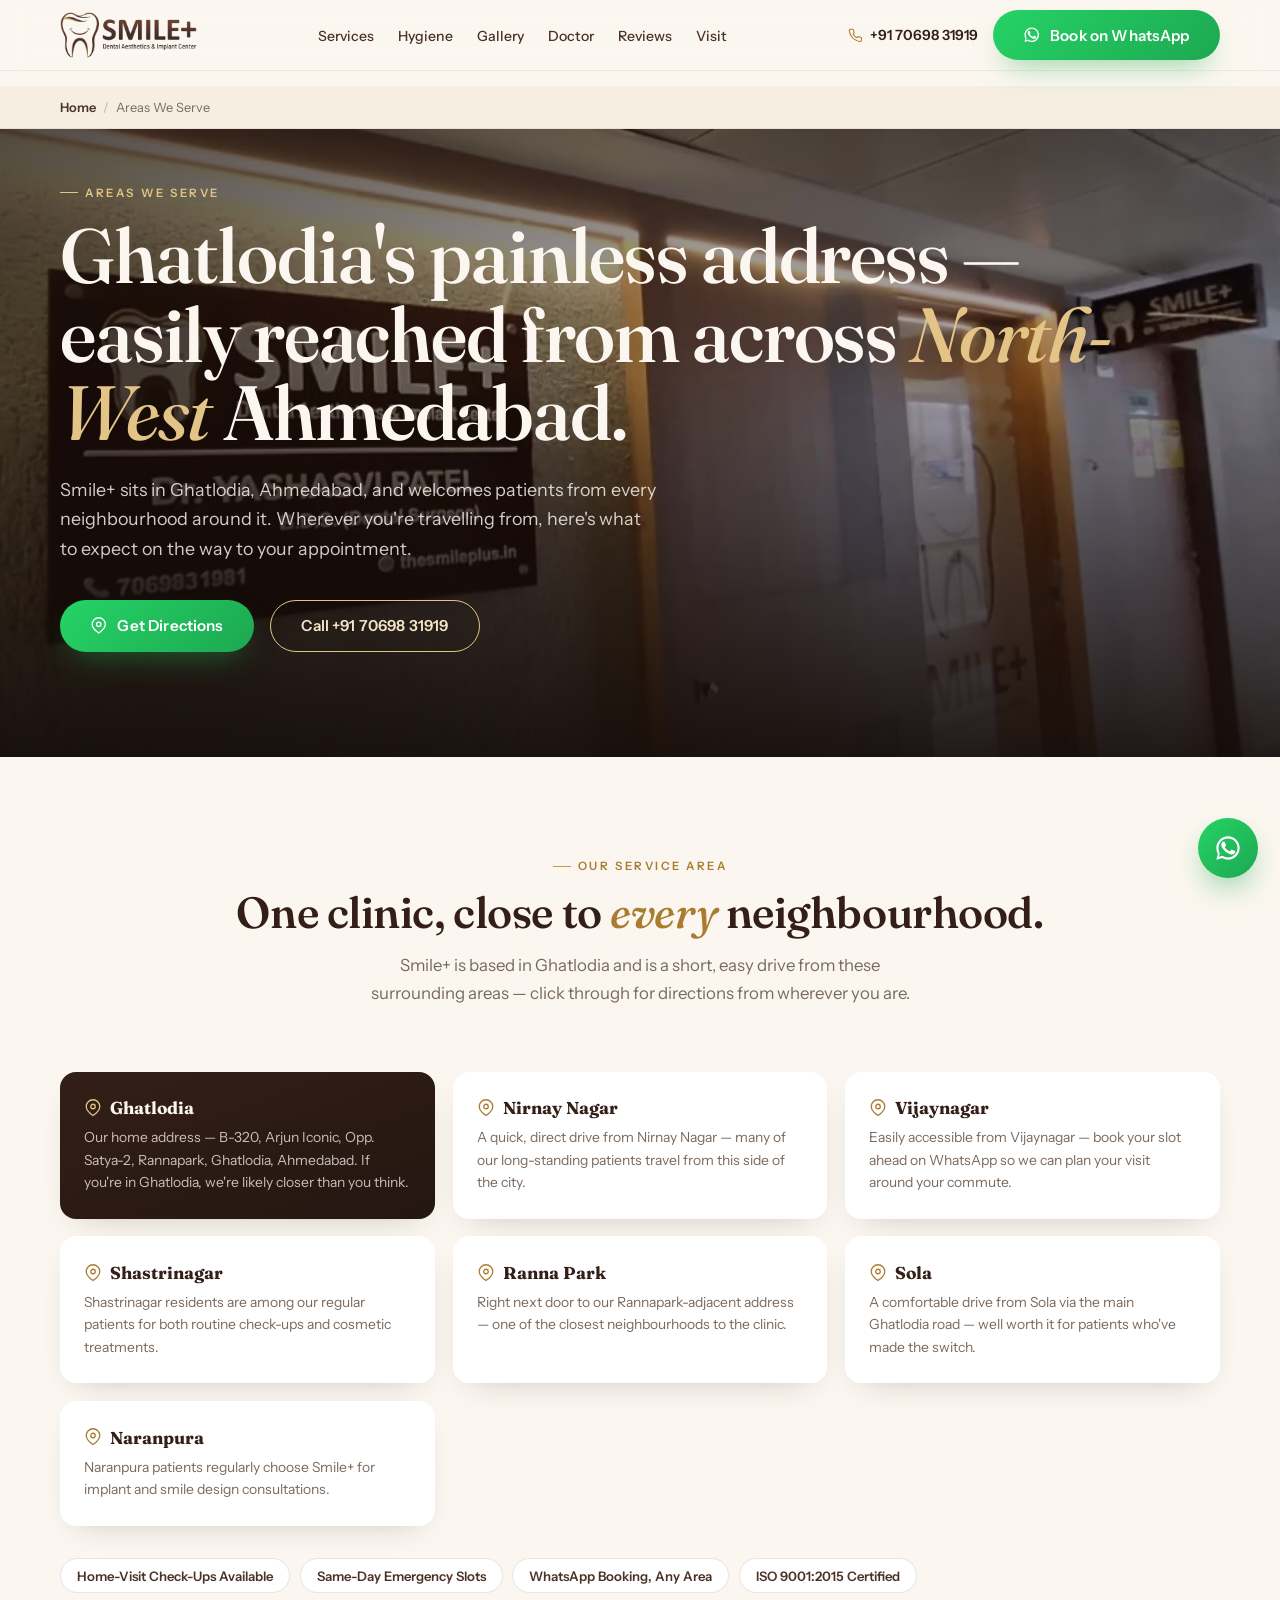
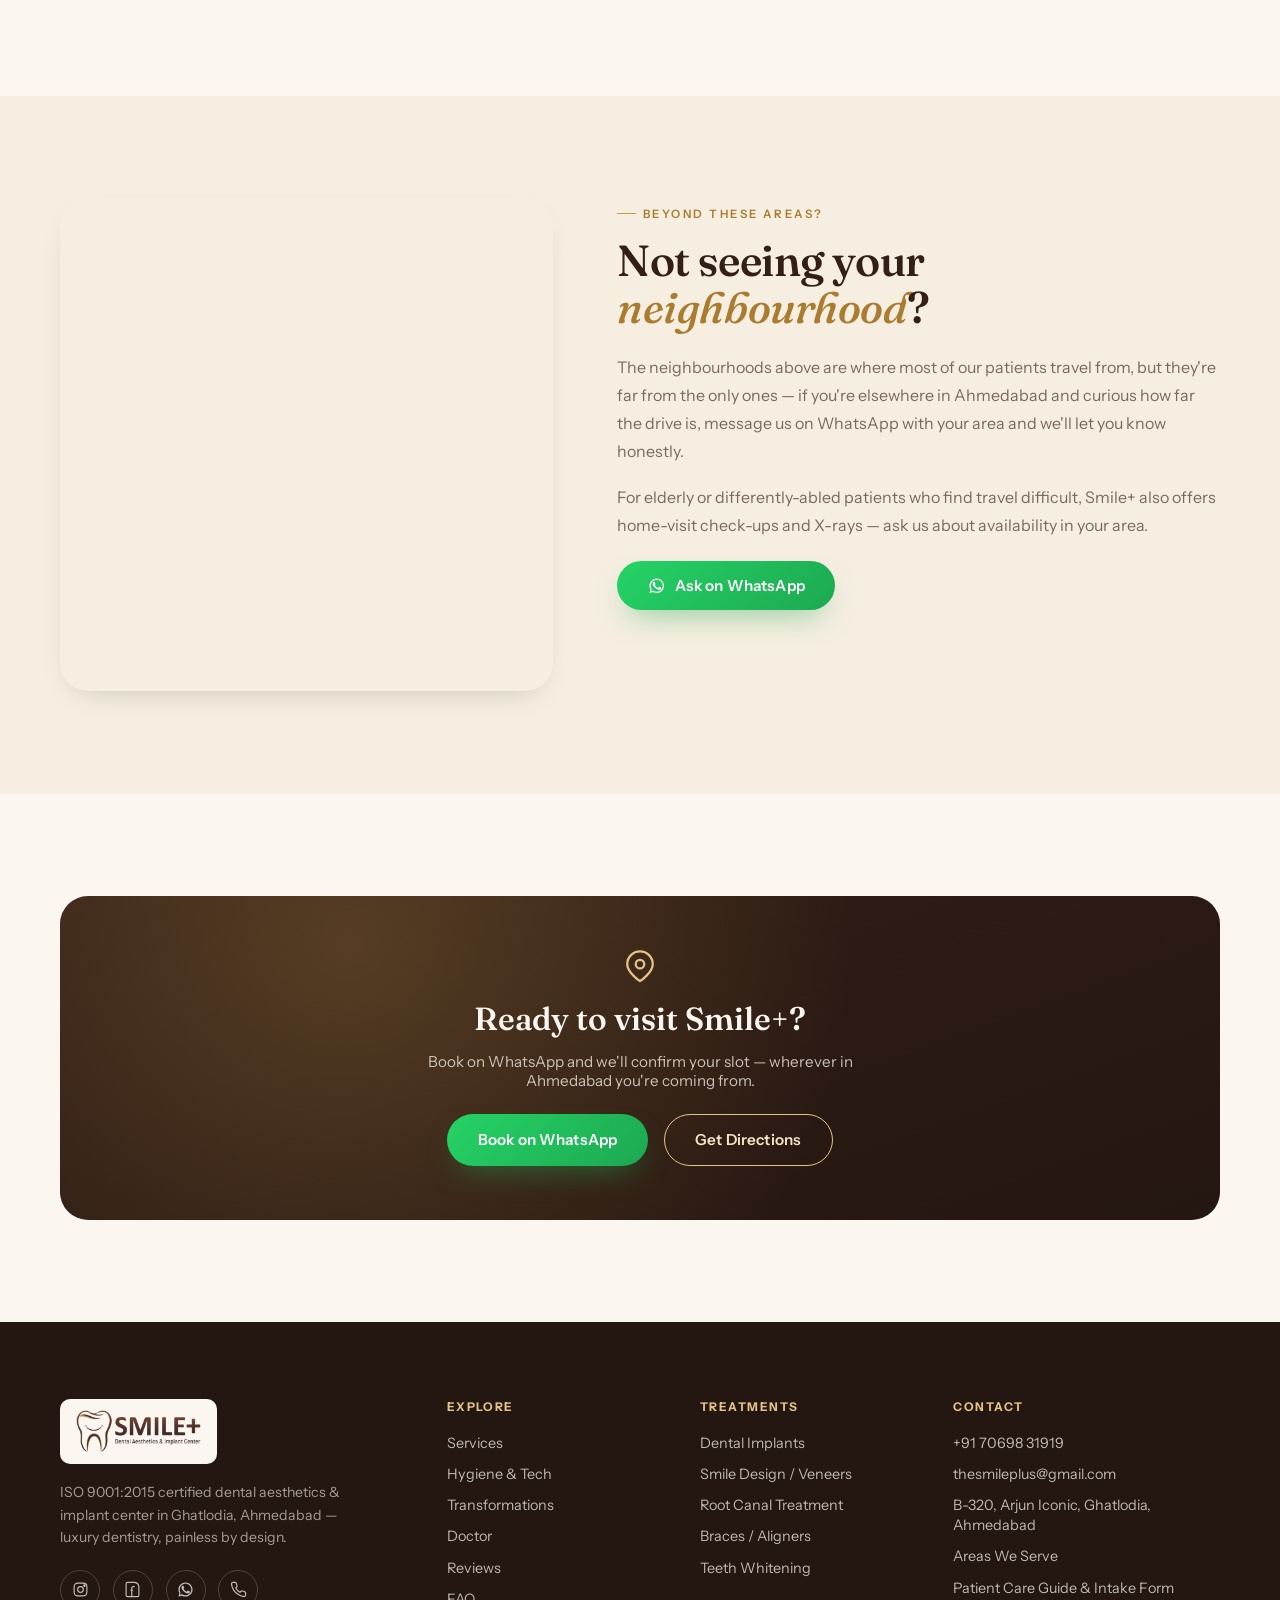
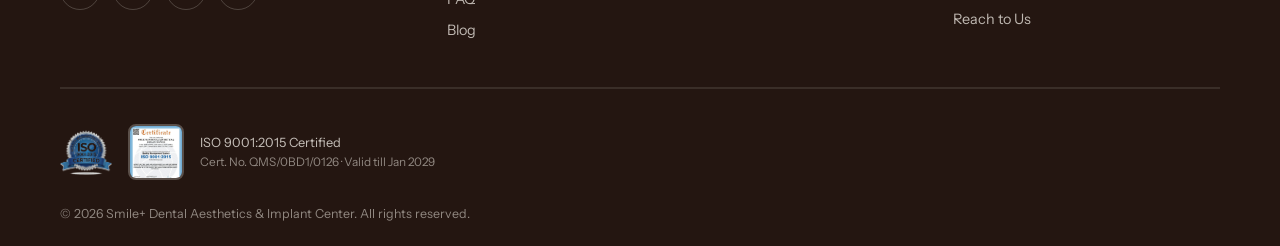
==== areas-we-serve.html @ 065e4b76 "SEO overhaul: expand to multi-page site with 8 new landing pages, richer schema, and stronger keywor" ====
<!DOCTYPE html>
<html lang="en">
<head>
<meta charset="UTF-8">
<meta name="viewport" content="width=device-width, initial-scale=1.0">
<title>Dentist Near Me in Ghatlodia, Ahmedabad — Smile+ Service Areas</title>
<meta name="description" content="Smile+ Dental Aesthetics & Implant Center serves Ghatlodia, Nirnay Nagar, Vijaynagar, Naranpura, Sola, Shastrinagar & Ranna Park, Ahmedabad. Find directions & book your visit.">
<meta name="keywords" content="dentist near me Ghatlodia, dental clinic Nirnay Nagar, dentist Vijaynagar Ahmedabad, dental clinic Naranpura, dentist Sola Ahmedabad, dentist Shastrinagar, dentist Ranna Park">
<meta name="robots" content="index, follow">
<link rel="canonical" href="https://www.thesmileplus.in/areas-we-serve.html">

<meta property="og:type" content="website">
<meta property="og:site_name" content="Smile+ Dental Aesthetics & Implant Center">
<meta property="og:title" content="Dentist Near Me in Ghatlodia, Ahmedabad — Smile+ Service Areas">
<meta property="og:description" content="Smile+ Dental Aesthetics & Implant Center serves Ghatlodia and the surrounding neighbourhoods of North-West Ahmedabad.">
<meta property="og:image" content="https://www.thesmileplus.in/assets/img/hero-poster.jpg">
<meta property="og:url" content="https://www.thesmileplus.in/areas-we-serve.html">
<meta property="og:locale" content="en_IN">
<meta name="twitter:card" content="summary_large_image">
<meta name="twitter:title" content="Dentist Near Me in Ghatlodia, Ahmedabad — Smile+ Service Areas">
<meta name="twitter:description" content="Smile+ Dental Aesthetics & Implant Center serves Ghatlodia and the surrounding neighbourhoods of North-West Ahmedabad.">
<meta name="twitter:image" content="https://www.thesmileplus.in/assets/img/hero-poster.jpg">

<meta name="geo.region" content="IN-GJ">
<meta name="geo.placename" content="Ahmedabad">
<meta name="theme-color" content="#4A3226">

<link rel="icon" href="assets/img/favicon-32.png" sizes="32x32">
<link rel="icon" href="assets/img/favicon-192.png" sizes="192x192">
<link rel="apple-touch-icon" href="assets/img/apple-touch-icon.png">

<link rel="preconnect" href="https://fonts.googleapis.com">
<link rel="preconnect" href="https://fonts.gstatic.com" crossorigin>
<link href="https://fonts.googleapis.com/css2?family=Fraunces:ital,opsz,wght@0,9..144,380..620;1,9..144,380..620&family=Instrument+Sans:wght@400..700&display=swap" rel="stylesheet">
<link rel="stylesheet" href="assets/css/style.css">
<link rel="stylesheet" href="assets/css/service-page.css">

<script type="application/ld+json">
{
  "@context": "https://schema.org",
  "@type": "BreadcrumbList",
  "itemListElement": [
    { "@type": "ListItem", "position": 1, "name": "Home", "item": "https://www.thesmileplus.in/" },
    { "@type": "ListItem", "position": 2, "name": "Areas We Serve", "item": "https://www.thesmileplus.in/areas-we-serve.html" }
  ]
}
</script>
<script type="application/ld+json">
{
  "@context": "https://schema.org",
  "@type": "ItemList",
  "name": "Areas Served by Smile+ Dental Aesthetics & Implant Center",
  "itemListElement": [
    { "@type": "ListItem", "position": 1, "name": "Ghatlodia, Ahmedabad" },
    { "@type": "ListItem", "position": 2, "name": "Nirnay Nagar, Ahmedabad" },
    { "@type": "ListItem", "position": 3, "name": "Vijaynagar, Ahmedabad" },
    { "@type": "ListItem", "position": 4, "name": "Shastrinagar, Ahmedabad" },
    { "@type": "ListItem", "position": 5, "name": "Ranna Park, Ahmedabad" },
    { "@type": "ListItem", "position": 6, "name": "Sola, Ahmedabad" },
    { "@type": "ListItem", "position": 7, "name": "Naranpura, Ahmedabad" }
  ]
}
</script>
</head>
<body>

<header class="site-header" id="siteHeader">
  <nav class="nav container">
    <a href="index.html" class="nav-logo">
      <img src="assets/img/logo-horizontal-transparent.png" alt="Smile+ Dental Aesthetics & Implant Center" class="nav-logo-img" width="1600" height="539">
    </a>
    <ul class="nav-links">
      <li><a href="index.html#services">Services</a></li>
      <li><a href="index.html#technology">Hygiene</a></li>
      <li><a href="index.html#gallery">Gallery</a></li>
      <li><a href="index.html#doctor">Doctor</a></li>
      <li><a href="index.html#reviews">Reviews</a></li>
      <li><a href="index.html#visit">Visit</a></li>
    </ul>
    <div class="nav-cta">
      <a href="tel:+917069831919" class="nav-phone">
        <svg viewBox="0 0 24 24" fill="none" stroke="currentColor" stroke-width="1.7" stroke-linecap="round" stroke-linejoin="round"><path d="M22 16.92v3a2 2 0 0 1-2.18 2 19.79 19.79 0 0 1-8.63-3.07 19.5 19.5 0 0 1-6-6 19.79 19.79 0 0 1-3.07-8.67A2 2 0 0 1 4.11 2h3a2 2 0 0 1 2 1.72c.127.96.362 1.903.7 2.81a2 2 0 0 1-.45 2.11L8.09 9.91a16 16 0 0 0 6 6l1.27-1.27a2 2 0 0 1 2.11-.45c.907.338 1.85.573 2.81.7A2 2 0 0 1 22 16.92z"/></svg>
        +91 70698 31919
      </a>
      <a href="https://wa.me/917069831919?text=Hi%20Smile%2B%2C%20I%27d%20like%20to%20book%20a%20dental%20consultation." target="_blank" rel="noopener" class="btn btn-primary">
        <svg viewBox="0 0 24 24" fill="currentColor"><path d="M17.47 14.38c-.29-.15-1.7-.84-1.96-.93-.26-.1-.46-.15-.65.15-.19.29-.75.93-.92 1.12-.17.19-.34.22-.63.07-.29-.15-1.22-.45-2.33-1.44-.86-.77-1.44-1.72-1.61-2.01-.17-.29-.02-.45.13-.6.13-.13.29-.34.44-.51.15-.17.19-.29.29-.48.1-.19.05-.36-.02-.51-.07-.15-.65-1.58-.9-2.16-.24-.58-.48-.5-.65-.51-.17-.01-.36-.01-.56-.01-.19 0-.51.07-.78.36-.27.29-1.02 1-1.02 2.43 0 1.43 1.05 2.82 1.19 3.01.15.19 2.07 3.17 5.03 4.44.7.3 1.25.48 1.68.62.7.22 1.34.19 1.85.11.56-.08 1.7-.7 1.94-1.37.24-.68.24-1.26.17-1.38-.07-.12-.26-.19-.55-.34z"/><path d="M12.02 2C6.5 2 2 6.48 2 12c0 1.85.5 3.58 1.36 5.08L2 22l5.06-1.33A9.94 9.94 0 0 0 12.02 22C17.53 22 22 17.52 22 12S17.53 2 12.02 2zm0 18.1c-1.65 0-3.19-.46-4.5-1.26l-.32-.19-3 .79.8-2.93-.21-.3A8.09 8.09 0 0 1 3.9 12c0-4.48 3.64-8.12 8.12-8.12S20.14 7.52 20.14 12s-3.64 8.1-8.12 8.1z"/></svg>
        Book on WhatsApp
      </a>
    </div>
    <button class="nav-toggle" id="navToggle" aria-label="Open menu" aria-expanded="false">
      <svg viewBox="0 0 24 24" fill="none" stroke="currentColor" stroke-width="1.8" stroke-linecap="round"><path d="M4 6h16M4 12h16M4 18h16"/></svg>
    </button>
  </nav>
</header>

<div class="mobile-panel" id="mobilePanel">
  <a href="index.html#services">Services</a>
  <a href="index.html#technology">Hygiene &amp; Tech</a>
  <a href="index.html#gallery">Transformations</a>
  <a href="index.html#doctor">Doctor</a>
  <a href="index.html#reviews">Reviews</a>
  <a href="index.html#visit">Visit Us</a>
  <a href="https://wa.me/917069831919?text=Hi%20Smile%2B%2C%20I%27d%20like%20to%20book%20a%20dental%20consultation." target="_blank" rel="noopener" class="btn btn-primary btn-block">Book on WhatsApp</a>
</div>

<div class="breadcrumb-bar">
  <div class="container breadcrumb">
    <a href="index.html">Home</a><span class="sep">/</span>
    <span class="current">Areas We Serve</span>
  </div>
</div>

<section class="page-hero">
  <div class="page-hero-media">
    <img src="assets/img/hero-poster.jpg" alt="Smile+ Dental Aesthetics & Implant Center clinic interior" loading="eager" fetchpriority="high">
  </div>
  <div class="page-hero-inner container">
    <p class="eyebrow hero-eyebrow">Areas We Serve</p>
    <h1 class="hero-title">Ghatlodia's painless address — easily reached from across <em>North-West</em> Ahmedabad.</h1>
    <p class="hero-sub">Smile+ sits in Ghatlodia, Ahmedabad, and welcomes patients from every neighbourhood around it. Wherever you're travelling from, here's what to expect on the way to your appointment.</p>
    <div class="hero-actions page-hero-actions">
      <a href="https://www.google.com/maps/dir/?api=1&destination=23.0668467,72.5474255" target="_blank" rel="noopener" class="btn btn-primary">
        <svg viewBox="0 0 24 24" fill="none" stroke="currentColor" stroke-width="1.8" stroke-linecap="round" stroke-linejoin="round"><path d="M21 10c0 6-9 12-9 12s-9-6-9-12a9 9 0 0 1 18 0z"/><circle cx="12" cy="10" r="3"/></svg>
        Get Directions
      </a>
      <a href="tel:+917069831919" class="btn btn-outline on-dark">Call +91 70698 31919</a>
    </div>
  </div>
</section>

<section class="section ivory">
  <div class="container">
    <div class="section-head center reveal">
      <p class="eyebrow">Our Service Area</p>
      <h2 class="section-title">One clinic, close to <em>every</em> neighbourhood.</h2>
      <p class="section-lede">Smile+ is based in Ghatlodia and is a short, easy drive from these surrounding areas — click through for directions from wherever you are.</p>
    </div>
    <div class="area-grid">
      <div class="area-card primary reveal">
        <h3><svg viewBox="0 0 24 24" fill="none" stroke="currentColor" stroke-width="1.7" stroke-linecap="round" stroke-linejoin="round"><path d="M21 10c0 6-9 12-9 12s-9-6-9-12a9 9 0 0 1 18 0z"/><circle cx="12" cy="10" r="3"/></svg> Ghatlodia</h3>
        <p>Our home address — B-320, Arjun Iconic, Opp. Satya-2, Rannapark, Ghatlodia, Ahmedabad. If you're in Ghatlodia, we're likely closer than you think.</p>
      </div>
      <div class="area-card reveal">
        <h3><svg viewBox="0 0 24 24" fill="none" stroke="currentColor" stroke-width="1.7" stroke-linecap="round" stroke-linejoin="round"><path d="M21 10c0 6-9 12-9 12s-9-6-9-12a9 9 0 0 1 18 0z"/><circle cx="12" cy="10" r="3"/></svg> Nirnay Nagar</h3>
        <p>A quick, direct drive from Nirnay Nagar — many of our long-standing patients travel from this side of the city.</p>
      </div>
      <div class="area-card reveal">
        <h3><svg viewBox="0 0 24 24" fill="none" stroke="currentColor" stroke-width="1.7" stroke-linecap="round" stroke-linejoin="round"><path d="M21 10c0 6-9 12-9 12s-9-6-9-12a9 9 0 0 1 18 0z"/><circle cx="12" cy="10" r="3"/></svg> Vijaynagar</h3>
        <p>Easily accessible from Vijaynagar — book your slot ahead on WhatsApp so we can plan your visit around your commute.</p>
      </div>
      <div class="area-card reveal">
        <h3><svg viewBox="0 0 24 24" fill="none" stroke="currentColor" stroke-width="1.7" stroke-linecap="round" stroke-linejoin="round"><path d="M21 10c0 6-9 12-9 12s-9-6-9-12a9 9 0 0 1 18 0z"/><circle cx="12" cy="10" r="3"/></svg> Shastrinagar</h3>
        <p>Shastrinagar residents are among our regular patients for both routine check-ups and cosmetic treatments.</p>
      </div>
      <div class="area-card reveal">
        <h3><svg viewBox="0 0 24 24" fill="none" stroke="currentColor" stroke-width="1.7" stroke-linecap="round" stroke-linejoin="round"><path d="M21 10c0 6-9 12-9 12s-9-6-9-12a9 9 0 0 1 18 0z"/><circle cx="12" cy="10" r="3"/></svg> Ranna Park</h3>
        <p>Right next door to our Rannapark-adjacent address — one of the closest neighbourhoods to the clinic.</p>
      </div>
      <div class="area-card reveal">
        <h3><svg viewBox="0 0 24 24" fill="none" stroke="currentColor" stroke-width="1.7" stroke-linecap="round" stroke-linejoin="round"><path d="M21 10c0 6-9 12-9 12s-9-6-9-12a9 9 0 0 1 18 0z"/><circle cx="12" cy="10" r="3"/></svg> Sola</h3>
        <p>A comfortable drive from Sola via the main Ghatlodia road — well worth it for patients who've made the switch.</p>
      </div>
      <div class="area-card reveal">
        <h3><svg viewBox="0 0 24 24" fill="none" stroke="currentColor" stroke-width="1.7" stroke-linecap="round" stroke-linejoin="round"><path d="M21 10c0 6-9 12-9 12s-9-6-9-12a9 9 0 0 1 18 0z"/><circle cx="12" cy="10" r="3"/></svg> Naranpura</h3>
        <p>Naranpura patients regularly choose Smile+ for implant and smile design consultations.</p>
      </div>
    </div>
    <div class="area-chip-row reveal">
      <span class="area-chip">Home-Visit Check-Ups Available</span>
      <span class="area-chip">Same-Day Emergency Slots</span>
      <span class="area-chip">WhatsApp Booking, Any Area</span>
      <span class="area-chip">ISO 9001:2015 Certified</span>
    </div>
  </div>
</section>

<section class="section panel">
  <div class="container">
    <div class="two-col reverse">
      <div class="map-embed reveal" style="aspect-ratio:1/1;">
        <iframe
          src="https://www.google.com/maps?q=Smile%2B+Dental+Aesthetics+%26+Implant+Center&ll=23.0668467,72.5474255&z=14&t=k&output=embed"
          allowfullscreen loading="lazy" referrerpolicy="no-referrer-when-downgrade"
          title="Smile+ Dental Aesthetics & Implant Center location on Google Maps"></iframe>
      </div>
      <div class="reveal">
        <p class="eyebrow">Beyond These Areas?</p>
        <h2 class="section-title" style="margin-block:1rem 1.4rem;">Not seeing your <em>neighbourhood</em>?</h2>
        <div class="prose">
          <p>The neighbourhoods above are where most of our patients travel from, but they're far from the only ones — if you're elsewhere in Ahmedabad and curious how far the drive is, message us on WhatsApp with your area and we'll let you know honestly.</p>
          <p>For elderly or differently-abled patients who find travel difficult, Smile+ also offers home-visit check-ups and X-rays — ask us about availability in your area.</p>
        </div>
        <div class="hero-actions" style="margin-top:1.4rem;">
          <a href="https://wa.me/917069831919?text=Hi%20Smile%2B%2C%20I%27d%20like%20to%20check%20how%20far%20your%20clinic%20is%20from%20my%20area." target="_blank" rel="noopener" class="btn btn-primary">
            <svg viewBox="0 0 24 24" fill="currentColor"><path d="M17.47 14.38c-.29-.15-1.7-.84-1.96-.93-.26-.1-.46-.15-.65.15-.19.29-.75.93-.92 1.12-.17.19-.34.22-.63.07-.29-.15-1.22-.45-2.33-1.44-.86-.77-1.44-1.72-1.61-2.01-.17-.29-.02-.45.13-.6.13-.13.29-.34.44-.51.15-.17.19-.29.29-.48.1-.19.05-.36-.02-.51-.07-.15-.65-1.58-.9-2.16-.24-.58-.48-.5-.65-.51-.17-.01-.36-.01-.56-.01-.19 0-.51.07-.78.36-.27.29-1.02 1-1.02 2.43 0 1.43 1.05 2.82 1.19 3.01.15.19 2.07 3.17 5.03 4.44.7.3 1.25.48 1.68.62.7.22 1.34.19 1.85.11.56-.08 1.7-.7 1.94-1.37.24-.68.24-1.26.17-1.38-.07-.12-.26-.19-.55-.34z"/><path d="M12.02 2C6.5 2 2 6.48 2 12c0 1.85.5 3.58 1.36 5.08L2 22l5.06-1.33A9.94 9.94 0 0 0 12.02 22C17.53 22 22 17.52 22 12S17.53 2 12.02 2zm0 18.1c-1.65 0-3.19-.46-4.5-1.26l-.32-.19-3 .79.8-2.93-.21-.3A8.09 8.09 0 0 1 3.9 12c0-4.48 3.64-8.12 8.12-8.12S20.14 7.52 20.14 12s-3.64 8.1-8.12 8.1z"/></svg>
            Ask on WhatsApp
          </a>
        </div>
      </div>
    </div>
  </div>
</section>

<section class="section ivory">
  <div class="container">
    <div class="cta-banner reveal">
      <div class="cta-banner-inner">
        <svg viewBox="0 0 24 24" width="34" height="34" fill="none" stroke="currentColor" stroke-width="1.6" stroke-linecap="round" stroke-linejoin="round" style="color:var(--gold-300);"><path d="M21 10c0 6-9 12-9 12s-9-6-9-12a9 9 0 0 1 18 0z"/><circle cx="12" cy="10" r="3"/></svg>
        <h2>Ready to visit Smile+?</h2>
        <p>Book on WhatsApp and we'll confirm your slot — wherever in Ahmedabad you're coming from.</p>
        <div class="cta-banner-actions">
          <a href="https://wa.me/917069831919?text=Hi%20Smile%2B%2C%20I%27d%20like%20to%20book%20a%20dental%20consultation." target="_blank" rel="noopener" class="btn btn-primary">Book on WhatsApp</a>
          <a href="https://www.google.com/maps/dir/?api=1&destination=23.0668467,72.5474255" target="_blank" rel="noopener" class="btn btn-outline on-dark">Get Directions</a>
        </div>
      </div>
    </div>
  </div>
</section>

<footer class="site-footer">
  <div class="container">
    <div class="footer-grid">
      <div class="footer-brand">
        <div class="footer-logo-wrap">
          <img src="assets/img/logo-horizontal-transparent.png" alt="Smile+ Dental Aesthetics & Implant Center" class="footer-logo-img">
        </div>
        <p>ISO 9001:2015 certified dental aesthetics &amp; implant center in Ghatlodia, Ahmedabad — luxury dentistry, painless by design.</p>
        <div class="footer-social">
          <a href="https://www.instagram.com/thesmileplus.in" target="_blank" rel="noopener" aria-label="Smile+ on Instagram">
            <svg viewBox="0 0 24 24" fill="none" stroke="currentColor" stroke-width="1.6"><rect x="3" y="3" width="18" height="18" rx="5"/><circle cx="12" cy="12" r="4"/><circle cx="17.5" cy="6.5" r="1"/></svg>
          </a>
          <a href="https://www.facebook.com/share/19VB5MRfCB/" target="_blank" rel="noopener" aria-label="Smile+ on Facebook">
            <svg viewBox="0 0 24 24" fill="none" stroke="currentColor" stroke-width="1.6"><path d="M15 8h-2a2 2 0 0 0-2 2v12M9 13h4"/><path d="M15 2H5a2 2 0 0 0-2 2v16a2 2 0 0 0 2 2h14a2 2 0 0 0 2-2V9a7 7 0 0 0-6-7z"/></svg>
          </a>
          <a href="https://wa.me/917069831919?text=Hi%20Smile%2B%2C%20I%27d%20like%20to%20book%20a%20dental%20consultation." target="_blank" rel="noopener" aria-label="Smile+ on WhatsApp">
            <svg viewBox="0 0 24 24" fill="currentColor"><path d="M17.47 14.38c-.29-.15-1.7-.84-1.96-.93-.26-.1-.46-.15-.65.15-.19.29-.75.93-.92 1.12-.17.19-.34.22-.63.07-.29-.15-1.22-.45-2.33-1.44-.86-.77-1.44-1.72-1.61-2.01-.17-.29-.02-.45.13-.6.13-.13.29-.34.44-.51.15-.17.19-.29.29-.48.1-.19.05-.36-.02-.51-.07-.15-.65-1.58-.9-2.16-.24-.58-.48-.5-.65-.51-.17-.01-.36-.01-.56-.01-.19 0-.51.07-.78.36-.27.29-1.02 1-1.02 2.43 0 1.43 1.05 2.82 1.19 3.01.15.19 2.07 3.17 5.03 4.44.7.3 1.25.48 1.68.62.7.22 1.34.19 1.85.11.56-.08 1.7-.7 1.94-1.37.24-.68.24-1.26.17-1.38-.07-.12-.26-.19-.55-.34z"/><path d="M12.02 2C6.5 2 2 6.48 2 12c0 1.85.5 3.58 1.36 5.08L2 22l5.06-1.33A9.94 9.94 0 0 0 12.02 22C17.53 22 22 17.52 22 12S17.53 2 12.02 2zm0 18.1c-1.65 0-3.19-.46-4.5-1.26l-.32-.19-3 .79.8-2.93-.21-.3A8.09 8.09 0 0 1 3.9 12c0-4.48 3.64-8.12 8.12-8.12S20.14 7.52 20.14 12s-3.64 8.1-8.12 8.1z"/></svg>
          </a>
          <a href="tel:+917069831919" aria-label="Call Smile+">
            <svg viewBox="0 0 24 24" fill="none" stroke="currentColor" stroke-width="1.7" stroke-linecap="round" stroke-linejoin="round"><path d="M22 16.92v3a2 2 0 0 1-2.18 2 19.79 19.79 0 0 1-8.63-3.07 19.5 19.5 0 0 1-6-6 19.79 19.79 0 0 1-3.07-8.67A2 2 0 0 1 4.11 2h3a2 2 0 0 1 2 1.72c.127.96.362 1.903.7 2.81a2 2 0 0 1-.45 2.11L8.09 9.91a16 16 0 0 0 6 6l1.27-1.27a2 2 0 0 1 2.11-.45c.907.338 1.85.573 2.81.7A2 2 0 0 1 22 16.92z"/></svg>
          </a>
        </div>
      </div>
      <div class="footer-col">
        <h3>Explore</h3>
        <ul>
          <li><a href="index.html#services">Services</a></li>
          <li><a href="index.html#technology">Hygiene &amp; Tech</a></li>
          <li><a href="index.html#gallery">Transformations</a></li>
          <li><a href="index.html#doctor">Doctor</a></li>
          <li><a href="index.html#reviews">Reviews</a></li>
          <li><a href="index.html#faq">FAQ</a></li>
          <li><a href="blog.html">Blog</a></li>
        </ul>
      </div>
      <div class="footer-col">
        <h3>Treatments</h3>
        <ul>
          <li><a href="dental-implants-ahmedabad.html">Dental Implants</a></li>
          <li><a href="smile-design-veneers-ahmedabad.html">Smile Design / Veneers</a></li>
          <li><a href="root-canal-treatment-ahmedabad.html">Root Canal Treatment</a></li>
          <li><a href="braces-aligners-ahmedabad.html">Braces / Aligners</a></li>
          <li><a href="teeth-whitening-ahmedabad.html">Teeth Whitening</a></li>
        </ul>
      </div>
      <div class="footer-col">
        <h3>Contact</h3>
        <ul>
          <li><a href="tel:+917069831919">+91 70698 31919</a></li>
          <li><a href="mailto:thesmileplus@gmail.com">thesmileplus@gmail.com</a></li>
          <li><a href="index.html#visit">B-320, Arjun Iconic, Ghatlodia, Ahmedabad</a></li>
          <li><a href="areas-we-serve.html">Areas We Serve</a></li>
          <li><a href="patient-care.html">Patient Care Guide &amp; Intake Form</a></li>
          <li><a href="reach-us.html">Reach to Us</a></li>
        </ul>
      </div>
    </div>
    <div class="footer-iso">
      <img src="assets/img/iso-badge.png" alt="ISO 9001:2015 Certified badge" class="footer-iso-badge">
      <a href="assets/img/iso-certificate.jpg" target="_blank" rel="noopener" class="footer-iso-cert">
        <img src="assets/img/iso-certificate.jpg" alt="Smile+ ISO 9001:2015 certificate — click to view full certificate">
      </a>
      <span class="footer-iso-text">ISO 9001:2015 Certified<br><span>Cert. No. QMS/0BD1/0126 &middot; Valid till Jan 2029</span></span>
    </div>
    <div class="footer-bottom">
      <span>&copy; <span id="year"></span> Smile+ Dental Aesthetics &amp; Implant Center. All rights reserved.</span>
    </div>
  </div>
</footer>

<a href="https://wa.me/917069831919?text=Hi%20Smile%2B%2C%20I%27d%20like%20to%20book%20a%20dental%20consultation." target="_blank" rel="noopener" class="wa-float" aria-label="Chat with Smile+ on WhatsApp">
  <svg viewBox="0 0 24 24" fill="currentColor"><path d="M17.47 14.38c-.29-.15-1.7-.84-1.96-.93-.26-.1-.46-.15-.65.15-.19.29-.75.93-.92 1.12-.17.19-.34.22-.63.07-.29-.15-1.22-.45-2.33-1.44-.86-.77-1.44-1.72-1.61-2.01-.17-.29-.02-.45.13-.6.13-.13.29-.34.44-.51.15-.17.19-.29.29-.48.1-.19.05-.36-.02-.51-.07-.15-.65-1.58-.9-2.16-.24-.58-.48-.5-.65-.51-.17-.01-.36-.01-.56-.01-.19 0-.51.07-.78.36-.27.29-1.02 1-1.02 2.43 0 1.43 1.05 2.82 1.19 3.01.15.19 2.07 3.17 5.03 4.44.7.3 1.25.48 1.68.62.7.22 1.34.19 1.85.11.56-.08 1.7-.7 1.94-1.37.24-.68.24-1.26.17-1.38-.07-.12-.26-.19-.55-.34z"/><path d="M12.02 2C6.5 2 2 6.48 2 12c0 1.85.5 3.58 1.36 5.08L2 22l5.06-1.33A9.94 9.94 0 0 0 12.02 22C17.53 22 22 17.52 22 12S17.53 2 12.02 2zm0 18.1c-1.65 0-3.19-.46-4.5-1.26l-.32-.19-3 .79.8-2.93-.21-.3A8.09 8.09 0 0 1 3.9 12c0-4.48 3.64-8.12 8.12-8.12S20.14 7.52 20.14 12s-3.64 8.1-8.12 8.1z"/></svg>
</a>

<script src="assets/js/main.js"></script>
</body>
</html>
---- assets/css/style.css ----
/* ============================================================
   Smile+ Dental Aesthetics & Implant Center
   Design tokens derived from the brand mark (espresso / gold / navy)
   Display: Fraunces (warm editorial serif) — Body: Instrument Sans
   ============================================================ */

:root{
  /* --- Brand color tokens (sampled from logo artwork) --- */
  --espresso-900:#241611;
  --espresso-800:#331F17;
  --espresso-700:#4A3226;
  --espresso-500:#6B4A38;
  --espresso-300:#9C7A64;

  --gold-600:#A97C2F;
  --gold-500:#C79A4B;
  --gold-300:#E3C486;
  --gold-100:#F3E4C6;

  --navy-900:#1B1C2B;
  --navy-700:#262A3E;

  --ivory-100:#FBF7F0;
  --ivory-200:#F5EEE1;
  --white:#FFFFFF;

  --ink:#2A1D16;
  --muted:#7A6A5E;

  /* --- Type --- */
  --font-display:'Fraunces', 'Iowan Old Style', serif;
  --font-body:'Instrument Sans', -apple-system, 'Segoe UI', sans-serif;

  /* --- Rhythm --- */
  --section-pad: clamp(4rem, 8vw, 7.5rem);
  --container-w: 1240px;
  --radius-lg: 28px;
  --radius-md: 16px;
  --radius-sm: 10px;

  --shadow-soft: 0 20px 60px -25px rgba(36,22,17,0.35);
  --shadow-card: 0 12px 32px -18px rgba(36,22,17,0.28);

  --ease: cubic-bezier(.22,.68,.32,1);
}

/* ============================================================ Reset */
*,*::before,*::after{box-sizing:border-box;}
html{scroll-behavior:smooth;}
body{
  margin:0;
  font-family:var(--font-body);
  color:var(--ink);
  background:var(--ivory-100);
  -webkit-font-smoothing:antialiased;
  overflow-x:hidden;
}
img,video{max-width:100%;display:block;}
a{color:inherit;text-decoration:none;}
ul{margin:0;padding:0;list-style:none;}
h1,h2,h3,h4,p{margin:0;}
button{font:inherit;cursor:pointer;border:none;background:none;color:inherit;}
.container{
  width:100%;
  max-width:var(--container-w);
  margin-inline:auto;
  padding-inline:clamp(1.25rem,4vw,2.5rem);
}

@media (prefers-reduced-motion: reduce){
  html{scroll-behavior:auto;}
  *,*::before,*::after{animation-duration:0.01ms !important;animation-iteration-count:1 !important;transition-duration:0.01ms !important;scroll-behavior:auto !important;}
}

:focus-visible{
  outline:2.5px solid var(--gold-500);
  outline-offset:3px;
  border-radius:4px;
}

/* ============================================================ Type scale */
.eyebrow{
  font-family:var(--font-body);
  font-size:0.72rem;
  font-weight:600;
  letter-spacing:0.22em;
  text-transform:uppercase;
  color:var(--gold-600);
  display:inline-flex;
  align-items:center;
  gap:0.6em;
}
.eyebrow::before{
  content:'';
  width:1.6em;
  height:1px;
  background:var(--gold-500);
  display:inline-block;
}
.section-title{
  font-family:var(--font-display);
  font-weight:560;
  font-size:clamp(1.9rem, 3.4vw, 3.1rem);
  line-height:1.08;
  color:var(--espresso-800);
  letter-spacing:-0.01em;
}
.section-title em{
  font-style:italic;
  font-weight:500;
  color:var(--gold-600);
}
.section-lede{
  font-family:var(--font-body);
  font-size:1.05rem;
  line-height:1.65;
  color:var(--muted);
  max-width:52ch;
}
.section-head{
  display:flex;
  flex-direction:column;
  gap:1rem;
  margin-bottom:clamp(2.5rem,5vw,4rem);
}
.section-head.center{align-items:center;text-align:center;margin-inline:auto;}

/* ============================================================ Smile-arc signature motif */
.arc-divider{
  width:100%;
  line-height:0;
  color:var(--ivory-100);
}
.arc-divider svg{width:100%;height:auto;display:block;}
.arc-divider.to-dark{color:var(--espresso-900);}
.arc-divider.to-ivory{color:var(--ivory-100);}
.arc-divider.flip{transform:rotate(180deg);}

.arc-underline{position:relative;display:inline-block;}
.arc-underline svg{
  position:absolute;
  left:2%;
  bottom:-0.28em;
  width:96%;
  height:0.5em;
}

/* ============================================================ Buttons */
.btn{
  display:inline-flex;
  align-items:center;
  justify-content:center;
  gap:0.6rem;
  padding:0.95rem 1.9rem;
  border-radius:999px;
  font-weight:600;
  font-size:0.95rem;
  letter-spacing:0.01em;
  transition:transform 0.35s var(--ease), box-shadow 0.35s var(--ease), background 0.3s var(--ease), color .3s var(--ease);
  white-space:nowrap;
}
.btn svg{width:1.15em;height:1.15em;flex-shrink:0;}
.btn-primary{
  background:linear-gradient(135deg,#25D366,#1DA851);
  color:#fff;
  box-shadow:0 14px 30px -12px rgba(29,168,81,0.55);
}
.btn-primary:hover{transform:translateY(-2px);box-shadow:0 20px 36px -14px rgba(29,168,81,0.6);}
.btn-outline{
  border:1.5px solid var(--espresso-700);
  color:var(--espresso-800);
  background:transparent;
}
.btn-outline:hover{background:var(--espresso-800);color:var(--ivory-100);transform:translateY(-2px);}
.btn-outline.on-dark{border-color:var(--gold-300);color:var(--gold-100);}
.btn-outline.on-dark:hover{background:var(--gold-300);color:var(--espresso-900);}
.btn-gold{
  background:linear-gradient(135deg,var(--gold-500),var(--gold-600));
  color:var(--espresso-900);
  box-shadow:0 14px 30px -14px rgba(169,124,47,0.6);
}
.btn-gold:hover{transform:translateY(-2px);}
.btn-block{width:100%;}

/* ============================================================ Nav */
.site-header{
  position:fixed;
  top:0;left:0;right:0;
  z-index:100;
  background:rgba(251,247,240,0.75);
  backdrop-filter:blur(14px) saturate(1.4);
  -webkit-backdrop-filter:blur(14px) saturate(1.4);
  border-bottom:1px solid rgba(74,50,38,0.08);
  transition:background .4s var(--ease), box-shadow .4s var(--ease);
}
.site-header.scrolled{
  box-shadow:0 8px 30px -20px rgba(36,22,17,0.4);
}
.nav{
  display:flex;
  align-items:center;
  justify-content:space-between;
  gap:1.5rem;
  padding-block:0.65rem;
}
.nav-logo{display:flex;align-items:center;flex-shrink:0;}
.nav-logo-img{height:46px;width:auto;display:block;}
.nav-links{
  display:flex;
  align-items:center;
  gap:1.5rem;
  flex-shrink:0;
  white-space:nowrap;
}
.nav-links a{
  font-size:0.88rem;
  font-weight:500;
  color:var(--espresso-700);
  position:relative;
  padding-block:0.3rem;
}
.nav-links a::after{
  content:'';
  position:absolute;left:0;bottom:0;
  width:0;height:1.5px;
  background:var(--gold-500);
  transition:width .3s var(--ease);
}
.nav-links a:hover::after{width:100%;}
.nav-cta{display:flex;align-items:center;gap:0.9rem;flex-shrink:0;}
.nav-phone{
  display:flex;align-items:center;gap:0.5rem;
  font-size:0.88rem;font-weight:600;color:var(--espresso-800);
  white-space:nowrap;
}
.nav-phone svg{width:1.05em;height:1.05em;color:var(--gold-600);flex-shrink:0;}
.nav-cta .btn{white-space:nowrap;}
.nav-toggle{
  display:none;
  width:44px;height:44px;
  align-items:center;justify-content:center;
  border-radius:50%;
  background:var(--espresso-800);
  color:var(--ivory-100);
}
.nav-toggle svg{width:20px;height:20px;}

.mobile-panel{
  position:fixed;inset:0;
  background:var(--espresso-900);
  z-index:99;
  display:flex;flex-direction:column;
  padding:6.5rem 2rem 2rem;
  gap:0.5rem;
  transform:translateY(-100%);
  transition:transform .5s var(--ease);
}
.mobile-panel.open{transform:translateY(0);}
.mobile-panel a{
  font-family:var(--font-display);
  font-size:1.7rem;
  color:var(--ivory-100);
  padding:0.7rem 0;
  border-bottom:1px solid rgba(255,255,255,0.08);
}
.mobile-panel .btn{margin-top:1.5rem;}

/* ============================================================ Hero */
.hero{
  position:relative;
  min-height:100svh;
  display:flex;
  align-items:flex-end;
  overflow:hidden;
  background:var(--espresso-900);
  isolation:isolate;
}
.hero-media{
  position:absolute;inset:0;
  z-index:0;
}
.hero-media video,.hero-media img{
  width:100%;height:100%;object-fit:cover;
  position:absolute;inset:0;
}
.hero-media::after{
  content:'';
  position:absolute;inset:0;
  background:
    linear-gradient(180deg, rgba(27,17,13,0.55) 0%, rgba(27,17,13,0.35) 38%, rgba(21,13,10,0.88) 100%),
    linear-gradient(90deg, rgba(21,13,10,0.55) 0%, rgba(21,13,10,0.05) 55%);
}
.hero-inner{
  position:relative;z-index:2;
  width:100%;
  padding-top:11rem;
  padding-bottom:8rem;
  color:var(--ivory-100);
}
.hero-eyebrow{
  color:var(--gold-300);
}
.hero-eyebrow::before{background:var(--gold-300);}
.hero-title{
  font-family:var(--font-display);
  font-weight:560;
  font-size:clamp(2.6rem, 6vw, 5rem);
  line-height:1.02;
  letter-spacing:-0.015em;
  margin-block:1.1rem 1.4rem;
  max-width:20ch;
}
.hero-title em{
  font-style:italic;
  font-weight:500;
  color:var(--gold-300);
}
.hero-sub{
  font-size:1.12rem;
  line-height:1.65;
  color:rgba(251,247,240,0.82);
  max-width:46ch;
  margin-bottom:2.3rem;
}
.hero-actions{
  display:flex;flex-wrap:wrap;gap:1rem;
  margin-bottom:3.2rem;
}

.hero-iso-badge{
  position:absolute;
  top:6.7rem;
  right:clamp(1.25rem,4vw,2.5rem);
  z-index:2;
  width:64px;height:auto;
  filter:drop-shadow(0 10px 18px rgba(0,0,0,0.45));
}

.hero-scroll{
  position:absolute;
  right:clamp(1.25rem,4vw,2.5rem);
  bottom:11rem;
  z-index:2;
  display:flex;flex-direction:column;align-items:center;gap:0.6rem;
  color:rgba(251,247,240,0.7);
}
.hero-scroll span{
  writing-mode:vertical-rl;
  font-size:0.68rem;letter-spacing:0.2em;text-transform:uppercase;
}
.hero-scroll .line{width:1px;height:46px;background:linear-gradient(rgba(251,247,240,0.9),transparent);animation:scrollpulse 2.2s ease-in-out infinite;}
@keyframes scrollpulse{0%,100%{transform:scaleY(1);opacity:.5;}50%{transform:scaleY(1.15);opacity:1;}}

/* ============================================================ Section base */
.section{padding-block:var(--section-pad);position:relative;}
.section.ivory{background:var(--ivory-100);}
.section.dark{background:var(--espresso-900);color:var(--ivory-100);}
.section.dark .section-title{color:var(--ivory-100);}
.section.dark .section-lede{color:rgba(251,247,240,0.72);}
.section.dark .eyebrow{color:var(--gold-300);}
.section.dark .eyebrow::before{background:var(--gold-300);}
.section.panel{background:var(--ivory-200);}

/* ============================================================ Trust strip */
.trust-strip{
  position:relative;z-index:3;
  margin-top:-3.5rem;
}
@media (max-height:700px){
  .trust-strip{margin-top:-1.5rem;}
}
@media (max-height:560px){
  .trust-strip{margin-top:0;}
}
.trust-strip .container{
  background:var(--white);
  border-radius:var(--radius-lg);
  box-shadow:var(--shadow-soft);
  padding:1.9rem clamp(1.5rem,4vw,3rem);
  display:grid;
  grid-template-columns:repeat(4,1fr);
  gap:1.5rem;
}
.trust-strip-item{
  display:flex;align-items:center;gap:0.9rem;
  padding-inline:0.5rem;
  border-left:1px solid rgba(74,50,38,0.1);
}
.trust-strip-item:first-child{border-left:none;padding-left:0;}
.trust-strip-item .icon{
  width:46px;height:46px;flex-shrink:0;
  border-radius:50%;
  display:flex;align-items:center;justify-content:center;
  background:var(--gold-100);color:var(--gold-600);
}
.trust-strip-item .icon svg{width:22px;height:22px;}
.trust-strip-item .icon.iso-icon{background:var(--white);padding:5px;}
.trust-strip-item .icon.iso-icon img{width:100%;height:100%;object-fit:contain;}
.trust-strip-item strong{display:block;font-family:var(--font-display);font-size:1.05rem;color:var(--espresso-800);}
.trust-strip-item span{font-size:0.8rem;color:var(--muted);}

/* ============================================================ Services */
.services-grid{
  display:grid;
  grid-template-columns:repeat(4,1fr);
  gap:1.1rem;
}
.service-card{
  background:var(--white);
  border-radius:var(--radius-md);
  padding:1.9rem 1.6rem;
  box-shadow:var(--shadow-card);
  transition:transform .4s var(--ease), box-shadow .4s var(--ease);
  position:relative;
  overflow:hidden;
}
.service-card:hover{transform:translateY(-6px);box-shadow:0 26px 46px -20px rgba(36,22,17,0.32);}
.service-card .num{
  font-family:var(--font-display);
  font-size:0.78rem;
  color:var(--gold-500);
  font-weight:600;
  letter-spacing:0.05em;
}
.service-card .icon{
  width:48px;height:48px;
  border-radius:14px;
  background:var(--ivory-200);
  color:var(--espresso-700);
  display:flex;align-items:center;justify-content:center;
  margin-block:0.9rem 1.1rem;
}
.service-card .icon svg{width:24px;height:24px;}
.service-card h3{
  font-family:var(--font-display);
  font-size:1.12rem;
  font-weight:560;
  color:var(--espresso-800);
  margin-bottom:0.5rem;
}
.service-card p{font-size:0.87rem;color:var(--muted);line-height:1.55;}

/* ============================================================ Technology / sterilization (full-bleed video) */
.tech-hero{
  position:relative;
  min-height:clamp(620px,88vh,880px);
  display:flex;
  align-items:center;
  overflow:hidden;
  background:var(--espresso-900);
  isolation:isolate;
}
.tech-hero-media{position:absolute;inset:0;z-index:0;}
.tech-hero-media video,.tech-hero-media img{
  width:100%;height:100%;object-fit:cover;position:absolute;inset:0;
}
.tech-hero-media::after{
  content:'';
  position:absolute;inset:0;
  background:
    linear-gradient(90deg, rgba(21,13,10,0.92) 0%, rgba(21,13,10,0.72) 42%, rgba(21,13,10,0.4) 75%, rgba(21,13,10,0.65) 100%),
    linear-gradient(0deg, rgba(21,13,10,0.5) 0%, transparent 30%);
}
.tech-hero-media::before{
  content:'';
  position:absolute;inset:0;
  z-index:1;
  pointer-events:none;
  background:
    linear-gradient(180deg, var(--ivory-100) 0%, rgba(251,247,240,0) 7%),
    linear-gradient(0deg, var(--ivory-100) 0%, rgba(251,247,240,0) 7%);
}
.tech-hero-inner{
  position:relative;z-index:2;
  color:var(--ivory-100);
  padding-block:4rem;
}
.tech-hero-inner .section-title{color:var(--ivory-100);max-width:16ch;}
.tech-hero-inner .section-lede{color:rgba(251,247,240,0.78);max-width:48ch;}
.tech-checklist{
  display:grid;
  gap:0.8rem;
  margin-top:2rem;
  max-width:560px;
}
.tech-checklist li{
  display:flex;align-items:flex-start;gap:0.9rem;
  font-size:0.94rem;
  color:rgba(251,247,240,0.92);
  padding:0.85rem 1.1rem;
  background:rgba(21,13,10,0.45);
  backdrop-filter:blur(6px);
  -webkit-backdrop-filter:blur(6px);
  border:1px solid rgba(251,247,240,0.12);
  border-radius:var(--radius-sm);
}
.tech-checklist li svg{width:20px;height:20px;color:var(--gold-300);flex-shrink:0;margin-top:0.1rem;}
.iso-chip.standalone{
  display:inline-flex;align-items:center;gap:0.6rem;
  margin-top:2rem;
  background:rgba(251,247,240,0.95);
  color:var(--espresso-800);
  padding:0.6rem 1.1rem;
  border-radius:999px;
  font-size:0.75rem;font-weight:700;letter-spacing:0.06em;
}
.iso-chip.standalone svg{width:17px;height:17px;color:var(--gold-600);}
.play-badge{
  position:absolute;inset:0;margin:auto;
  width:64px;height:64px;
  border-radius:50%;
  background:rgba(251,247,240,0.92);
  color:var(--espresso-800);
  display:flex;align-items:center;justify-content:center;
  box-shadow:0 10px 30px rgba(0,0,0,0.35);
  transition:transform .3s var(--ease);
}
.play-badge svg{width:22px;height:22px;margin-left:3px;}

/* ============================================================ Gallery / before-after */
.gallery-grid{
  display:grid;
  grid-template-columns:repeat(3,1fr);
  gap:1.4rem;
  align-items:start;
}
.ba-card{
  background:var(--white);
  border-radius:var(--radius-md);
  overflow:hidden;
  box-shadow:var(--shadow-card);
}
.ba-tag{
  position:absolute;top:0.8rem;
  font-size:0.65rem;font-weight:700;letter-spacing:0.08em;text-transform:uppercase;
  background:rgba(36,22,17,0.72);color:#fff;
  padding:0.3rem 0.65rem;border-radius:999px;
  pointer-events:none;
}
.ba-tag.before{left:0.8rem;}
.ba-tag.after{right:0.8rem;}
.ba-caption{
  padding:1.1rem 1.3rem 1.4rem;
}
.ba-caption h3{font-family:var(--font-display);font-size:1.05rem;color:var(--espresso-800);margin-bottom:0.3rem;}
.ba-caption p{font-size:0.82rem;color:var(--muted);}
.ba-hint{
  text-align:center;font-size:0.8rem;color:var(--muted);margin-top:1.6rem;
}
.ba-static{
  display:grid;
  grid-template-columns:1fr;
}
.ba-static-half{position:relative;height:190px;background:var(--ivory-200);display:flex;align-items:center;justify-content:center;}
.ba-static-half img{width:100%;height:100%;object-fit:contain;display:block;}
.ba-static-half:first-child{border-bottom:2px solid var(--white);}

.ba-cta{background:linear-gradient(160deg,var(--espresso-800),var(--espresso-900));}
.ba-cta-inner{
  height:100%;
  min-height:480px;
  padding:2.2rem 1.8rem;
  display:flex;flex-direction:column;align-items:center;justify-content:center;text-align:center;gap:0.9rem;
  color:var(--ivory-100);
}
.ba-cta-inner svg{width:34px;height:34px;color:var(--gold-300);}
.ba-cta-inner h3{font-family:var(--font-display);font-weight:560;font-size:1.25rem;color:var(--ivory-100);}
.ba-cta-inner p{font-size:0.88rem;color:rgba(251,247,240,0.75);line-height:1.55;max-width:26ch;}
.ba-cta-inner .btn{margin-top:0.5rem;}

/* ============================================================ Doctor */
.doctor-layout{
  display:grid;
  grid-template-columns:0.85fr 1.15fr;
  gap:clamp(2rem,5vw,4rem);
  align-items:center;
}
.doctor-card{
  position:relative;
  background:linear-gradient(160deg,var(--espresso-800),var(--espresso-900));
  border-radius:var(--radius-lg);
  padding:clamp(2.2rem,4vw,3rem);
  color:var(--ivory-100);
  text-align:center;
  overflow:hidden;
}
.doctor-card::before{
  content:'';
  position:absolute;inset:0;
  background:radial-gradient(circle at 30% 20%, rgba(199,154,75,0.25), transparent 55%);
}
.doctor-photo{
  position:relative;
  width:132px;height:132px;
  margin:0 auto 1.4rem;
  border-radius:50%;
  overflow:hidden;
  border:3px solid var(--gold-500);
  box-shadow:0 16px 34px -14px rgba(0,0,0,0.55);
}
.doctor-photo img{width:100%;height:100%;object-fit:cover;object-position:top center;}
.doctor-card h3{
  position:relative;
  font-family:var(--font-display);font-size:1.5rem;font-weight:600;margin-bottom:0.25rem;
}
.doctor-card .cred{position:relative;font-size:0.85rem;color:var(--gold-300);letter-spacing:0.03em;margin-bottom:1.4rem;}
.doctor-card .role-tags{
  position:relative;
  display:flex;flex-wrap:wrap;justify-content:center;gap:0.5rem;
}
.doctor-card .role-tags span{
  font-size:0.72rem;font-weight:600;letter-spacing:0.04em;
  padding:0.4rem 0.85rem;border-radius:999px;
  background:rgba(251,247,240,0.08);
  border:1px solid rgba(251,247,240,0.15);
}
.doctor-content .doctor-heading{
  font-family:var(--font-display);font-weight:560;
  font-size:1.4rem;color:var(--espresso-800);margin-bottom:1rem;
}
.doctor-content p{color:var(--muted);line-height:1.7;margin-bottom:1.1rem;font-size:1rem;}
.doctor-quote{
  margin-top:1.6rem;
  padding:1.4rem 1.6rem;
  border-left:3px solid var(--gold-500);
  background:var(--ivory-200);
  border-radius:0 var(--radius-sm) var(--radius-sm) 0;
  font-family:var(--font-display);
  font-style:italic;
  font-size:1.08rem;
  color:var(--espresso-800);
}

/* ============================================================ Vision & Motto */
.vision-wrap{
  text-align:center;
  max-width:900px;
  margin-inline:auto;
}
.vision-quote{
  font-family:var(--font-display);
  font-style:italic;
  font-weight:500;
  font-size:clamp(1.5rem,3.2vw,2.35rem);
  line-height:1.35;
  color:var(--ivory-100);
  margin-block:1.6rem 2.2rem;
}
.vision-quote em{color:var(--gold-300);font-style:italic;}
.motto-pill{
  display:inline-flex;align-items:center;gap:0.7rem;
  padding:0.7rem 1.4rem;
  border-radius:999px;
  background:rgba(251,247,240,0.06);
  border:1px solid rgba(251,247,240,0.15);
  font-size:0.85rem;letter-spacing:0.03em;color:var(--gold-200,var(--gold-300));
}

/* ============================================================ Testimonials */
.video-grid{
  display:grid;
  grid-template-columns:repeat(3,minmax(0,340px));
  gap:1.1rem;
  align-items:start;
  justify-content:center;
}
.video-card{
  position:relative;
  border-radius:var(--radius-md);
  overflow:hidden;
  cursor:pointer;
  background:var(--espresso-900);
  box-shadow:var(--shadow-card);
  display:flex;
}
.video-card img{width:100%;height:auto;display:block;opacity:0.88;transition:transform .5s var(--ease), opacity .4s;}
.video-card:hover img{transform:scale(1.06);opacity:1;}
.video-card::after{
  content:'';position:absolute;inset:0;
  background:linear-gradient(180deg,transparent 40%,rgba(20,12,9,0.85) 100%);
}
.video-card .vc-label{
  position:absolute;left:0.9rem;right:0.9rem;bottom:0.9rem;z-index:2;
  color:#fff;font-size:0.82rem;font-weight:600;line-height:1.3;
}
.video-card .play-badge{width:52px;height:52px;}
.video-card .play-badge svg{width:18px;height:18px;}

.reviews-block{
  margin-top:clamp(2.5rem,5vw,4rem);
  background:var(--ivory-200);
  border-radius:var(--radius-lg);
  padding:clamp(2rem,4vw,3rem);
}
.reviews-google{text-align:center;}
.google-g{width:52px;margin-bottom:0.8rem;}
.reviews-google .rating-num{
  font-family:var(--font-display);font-size:2.6rem;font-weight:600;color:var(--espresso-800);
}
.reviews-stars{color:var(--gold-500);font-size:1.3rem;letter-spacing:0.15em;margin-block:0.4rem;}
.reviews-google p{font-size:0.85rem;color:var(--muted);}
.review-quote-card{
  background:var(--white);
  border:1px solid rgba(74,50,38,0.1);
  border-radius:var(--radius-sm);
  padding:1.3rem 1.4rem;
  flex:0 0 calc((100% - 2*1.1rem)/3);
  scroll-snap-align:start;
  box-shadow:var(--shadow-card);
}
.rq-head{display:flex;align-items:flex-start;gap:0.75rem;margin-bottom:0.9rem;}
.rq-avatar{
  width:40px;height:40px;border-radius:50%;flex-shrink:0;
  display:flex;align-items:center;justify-content:center;
  color:#fff;font-family:var(--font-display);font-weight:600;font-size:1.05rem;
}
.rq-meta{flex:1;min-width:0;}
.rq-name{display:block;font-size:0.88rem;font-weight:700;color:var(--espresso-800);white-space:nowrap;overflow:hidden;text-overflow:ellipsis;}
.rq-subline{display:flex;align-items:center;gap:0.5rem;margin-top:0.15rem;}
.rq-stars{color:var(--gold-500);font-size:0.72rem;letter-spacing:0.08em;}
.rq-time{font-size:0.72rem;color:var(--muted);}
.rq-google-g{width:18px;height:18px;flex-shrink:0;margin-top:0.15rem;}
.rq-text{font-size:0.88rem;line-height:1.6;color:var(--espresso-700);}

.reviews-carousel{position:relative;margin-top:2rem;}
.rc-viewport{
  display:flex;gap:1.1rem;
  overflow-x:auto;
  scroll-snap-type:x mandatory;
  scroll-behavior:smooth;
  padding-bottom:0.3rem;
  scrollbar-width:none;-ms-overflow-style:none;
}
.rc-viewport::-webkit-scrollbar{display:none;}
.rc-arrow{
  position:absolute;top:50%;transform:translateY(-50%);
  width:42px;height:42px;border-radius:50%;
  background:var(--white);color:var(--espresso-800);
  box-shadow:var(--shadow-card);
  display:flex;align-items:center;justify-content:center;
  z-index:3;
  transition:opacity .3s, transform .3s;
}
.rc-arrow svg{width:18px;height:18px;}
.rc-arrow:hover{transform:translateY(-50%) scale(1.06);}
.rc-arrow:disabled{opacity:0;pointer-events:none;}
.rc-prev{left:-14px;}
.rc-next{right:-14px;}
.rc-dots{display:flex;justify-content:center;gap:0.5rem;margin-top:1.3rem;}
.rc-dots button{
  width:8px;height:8px;border-radius:999px;
  background:rgba(74,50,38,0.22);
  transition:width .3s,background .3s;
}
.rc-dots button.active{background:var(--gold-500);width:22px;}
.rc-dots.hidden,.rc-arrow.hidden{display:none;}

/* ============================================================ Visit us */
.visit-layout{
  display:grid;
  grid-template-columns:0.85fr 1.15fr;
  gap:clamp(1.5rem,4vw,2.5rem);
  align-items:stretch;
}
.visit-card{
  background:var(--white);
  border-radius:var(--radius-lg);
  box-shadow:var(--shadow-card);
  padding:clamp(2rem,4vw,2.6rem);
  display:flex;flex-direction:column;gap:1.6rem;
}
.visit-row{display:flex;gap:1rem;align-items:flex-start;}
.visit-row .icon{
  width:42px;height:42px;flex-shrink:0;border-radius:12px;
  background:var(--gold-100);color:var(--gold-600);
  display:flex;align-items:center;justify-content:center;
}
.visit-row .icon svg{width:20px;height:20px;}
.visit-row h3{font-family:var(--font-display);font-size:1rem;color:var(--espresso-800);margin-bottom:0.2rem;}
.visit-row p, .visit-row a{font-size:0.9rem;color:var(--muted);line-height:1.55;}
.visit-row a:hover{color:var(--gold-600);}
.map-embed{
  border-radius:var(--radius-lg);
  overflow:hidden;
  box-shadow:var(--shadow-card);
  min-height:420px;
  position:relative;
}
.map-embed iframe{width:100%;height:100%;min-height:420px;border:0;position:absolute;inset:0;}

/* ============================================================ FAQ */
.faq-list{
  max-width:820px;
  margin-inline:auto;
  display:grid;
  gap:0.9rem;
}
.faq-item{
  background:var(--white);
  border:1px solid rgba(74,50,38,0.1);
  border-radius:var(--radius-md);
  padding:1.3rem 1.6rem;
  box-shadow:var(--shadow-card);
}
.faq-item summary{
  font-family:var(--font-display);
  font-weight:560;
  font-size:1.05rem;
  color:var(--espresso-800);
  cursor:pointer;
  list-style:none;
  display:flex;
  align-items:center;
  justify-content:space-between;
  gap:1rem;
}
.faq-item summary::-webkit-details-marker{display:none;}
.faq-item summary::after{
  content:'+';
  flex-shrink:0;
  width:28px;height:28px;
  border-radius:50%;
  background:var(--ivory-200);
  color:var(--gold-600);
  display:flex;align-items:center;justify-content:center;
  font-size:1.2rem;
  transition:transform .3s var(--ease);
}
.faq-item[open] summary::after{transform:rotate(45deg);}
.faq-item p{
  font-size:0.92rem;
  line-height:1.65;
  color:var(--muted);
  margin-top:0.9rem;
  padding-top:0.9rem;
  border-top:1px solid rgba(74,50,38,0.08);
}

/* ============================================================ Footer */
.site-footer{
  background:var(--espresso-900);
  color:rgba(251,247,240,0.75);
  padding-top:clamp(3.5rem,6vw,5rem);
}
.footer-grid{
  display:grid;
  grid-template-columns:1.3fr 0.8fr 0.8fr 1fr;
  gap:2.5rem;
  padding-bottom:3rem;
  border-bottom:1px solid rgba(251,247,240,0.1);
}
.footer-logo-wrap{
  display:inline-flex;
  background:var(--ivory-100);
  border-radius:var(--radius-sm);
  padding:0.7rem 1rem;
  margin-bottom:1.1rem;
}
.footer-logo-img{height:42px;width:auto;display:block;}
.footer-brand p{font-size:0.88rem;line-height:1.6;max-width:34ch;color:rgba(251,247,240,0.6);}
.footer-col h3{
  font-family:var(--font-body);font-size:0.75rem;letter-spacing:0.12em;text-transform:uppercase;
  color:var(--gold-300);margin-bottom:1.1rem;
}
.footer-col ul{display:grid;gap:0.7rem;}
.footer-col a{font-size:0.9rem;color:rgba(251,247,240,0.72);}
.footer-col a:hover{color:var(--gold-300);}
.footer-social{display:flex;gap:0.8rem;margin-top:1.3rem;}
.footer-social a{
  width:40px;height:40px;border-radius:50%;
  border:1px solid rgba(251,247,240,0.2);
  display:flex;align-items:center;justify-content:center;
  transition:background .3s, border-color .3s, transform .3s;
}
.footer-social a svg{width:17px;height:17px;}
.footer-social a:hover{background:var(--gold-500);border-color:var(--gold-500);color:var(--espresso-900);transform:translateY(-3px);}
.footer-iso{
  display:flex;align-items:center;gap:1rem;
  padding-top:2.2rem;
  border-top:1px solid rgba(251,247,240,0.1);
}
.footer-iso-badge{width:52px;height:auto;flex-shrink:0;}
.footer-iso-cert{
  flex-shrink:0;
  width:56px;height:56px;
  border-radius:8px;
  overflow:hidden;
  border:2px solid rgba(251,247,240,0.25);
  transition:border-color .3s, transform .3s;
}
.footer-iso-cert:hover{border-color:var(--gold-500);transform:translateY(-2px);}
.footer-iso-cert img{width:100%;height:100%;object-fit:cover;object-position:top center;}
.footer-iso-text{font-size:0.8rem;color:rgba(251,247,240,0.75);line-height:1.5;}
.footer-iso-text span{color:rgba(251,247,240,0.5);font-size:0.74rem;}
.footer-bottom{
  display:flex;justify-content:space-between;align-items:center;flex-wrap:wrap;gap:1rem;
  padding-block:1.6rem;
  font-size:0.78rem;color:rgba(251,247,240,0.5);
}
/* ============================================================ Floating WhatsApp */
.wa-float{
  position:fixed;
  right:1.4rem;bottom:1.4rem;
  z-index:200;
  width:60px;height:60px;
  border-radius:50%;
  background:linear-gradient(135deg,#25D366,#1DA851);
  display:flex;align-items:center;justify-content:center;
  box-shadow:0 14px 32px -10px rgba(29,168,81,0.65);
  animation:wafloat 2.8s ease-in-out infinite;
}
.wa-float svg{width:28px;height:28px;color:#fff;}
@keyframes wafloat{0%,100%{transform:translateY(0);}50%{transform:translateY(-6px);}}

/* ============================================================ Reveal-on-scroll */
.reveal{
  opacity:0;
  transform:translateY(28px);
  transition:opacity .8s var(--ease), transform .8s var(--ease);
}
.reveal.in{opacity:1;transform:translateY(0);}

/* ============================================================ Lightbox */
.lightbox{
  position:fixed;inset:0;z-index:300;
  background:rgba(15,9,7,0.92);
  display:none;
  align-items:center;justify-content:center;
  padding:2rem;
}
.lightbox.open{display:flex;}
.lightbox video{max-width:min(900px,92vw);max-height:86vh;border-radius:14px;box-shadow:0 30px 80px rgba(0,0,0,0.5);}
.lightbox-close{
  position:absolute;top:1.5rem;right:1.5rem;
  width:46px;height:46px;border-radius:50%;
  background:rgba(251,247,240,0.12);color:#fff;
  display:flex;align-items:center;justify-content:center;
}
.lightbox-close svg{width:20px;height:20px;}

/* ============================================================ Responsive */
@media (max-width:1240px){
  .nav-phone{display:none;}
}
@media (max-width:1080px){
  .services-grid{grid-template-columns:repeat(2,1fr);}
  .video-grid{grid-template-columns:repeat(2,1fr);}
  .gallery-grid{grid-template-columns:repeat(2,1fr);}
  .trust-strip .container{grid-template-columns:repeat(2,1fr);}
  .trust-strip-item:nth-child(3){border-left:none;}
  .doctor-layout,.visit-layout,.reviews-block{grid-template-columns:1fr;}
  .footer-grid{grid-template-columns:1fr 1fr;}
  .review-quote-card{flex-basis:calc((100% - 1.1rem)/2);}
}
@media (max-width:760px){
  .nav-links,.nav-phone{display:none;}
  .nav-cta .btn-primary{display:none;}
  .nav-toggle{display:flex;flex-shrink:0;}
  .hero-inner{padding-top:8.5rem;}
  .hero-scroll{display:none;}
  .hero-iso-badge{width:50px;top:5.6rem;}
  .services-grid,.gallery-grid,.video-grid{grid-template-columns:1fr 1fr;}
  .trust-strip .container{grid-template-columns:1fr 1fr;padding:1.5rem;}
  .trust-strip-item:nth-child(odd){border-left:none;}
  .footer-grid{grid-template-columns:1fr;gap:2rem;}
  .footer-bottom{flex-direction:column;align-items:flex-start;}
  .tech-hero{min-height:0;}
  .tech-hero-inner{padding-block:3.5rem;}
  .tech-hero-inner .section-title{max-width:none;}
  .review-quote-card{flex-basis:88%;}
  .rc-arrow{display:none;}
}
@media (max-width:520px){
  .gallery-grid,.video-grid{grid-template-columns:1fr;}
  .services-grid{grid-template-columns:1fr 1fr;gap:0.7rem;}
  .service-card{padding:1.3rem 1rem;}
  .service-card .icon{width:38px;height:38px;border-radius:11px;margin-block:0.7rem 0.8rem;}
  .service-card .icon svg{width:19px;height:19px;}
  .service-card h3{font-size:0.98rem;}
  .service-card p{font-size:0.8rem;}
  .hero-actions{flex-direction:column;align-items:stretch;}
  .hero-actions .btn{width:100%;}
}
---- assets/css/service-page.css ----
/* ============================================================
   Smile+ — Inner / SEO landing page components
   (Dental Implants, Smile Design, Root Canal, Whitening, Braces,
   Areas We Serve, Blog index & posts)
   Built on top of style.css design tokens — no new palette introduced.
   ============================================================ */

/* ---------- Breadcrumb ---------- */
.breadcrumb-bar{
  background:var(--ivory-200);
  border-bottom:1px solid rgba(74,50,38,0.08);
  padding-block:0.85rem;
  margin-top:86px;
}
.breadcrumb{
  display:flex;align-items:center;flex-wrap:wrap;gap:0.45rem;
  font-size:0.8rem;color:var(--muted);
}
.breadcrumb a{color:var(--espresso-700);font-weight:600;}
.breadcrumb a:hover{color:var(--gold-600);}
.breadcrumb .sep{opacity:0.45;}
.breadcrumb .current{color:var(--muted);}

/* ---------- Page hero (image banner, shorter than the homepage hero) ---------- */
.page-hero{
  position:relative;
  min-height:clamp(420px,58vh,620px);
  display:flex;align-items:flex-end;
  overflow:hidden;
  background:var(--espresso-900);
  isolation:isolate;
}
.page-hero-media{position:absolute;inset:0;z-index:0;}
.page-hero-media img{width:100%;height:100%;object-fit:cover;position:absolute;inset:0;}
.page-hero-media::after{
  content:'';position:absolute;inset:0;
  background:
    linear-gradient(180deg, rgba(27,17,13,0.5) 0%, rgba(27,17,13,0.3) 40%, rgba(21,13,10,0.92) 100%),
    linear-gradient(90deg, rgba(21,13,10,0.5) 0%, rgba(21,13,10,0.05) 55%);
}
.page-hero-inner{
  position:relative;z-index:2;
  width:100%;
  padding-block:3rem 3.4rem;
  color:var(--ivory-100);
}
.page-hero-inner .hero-title{max-width:22ch;}
.page-hero-inner .hero-sub{max-width:50ch;}
.page-hero-actions{display:flex;flex-wrap:wrap;gap:1rem;margin-top:0.4rem;}

/* ---------- Stat chip row ---------- */
.stat-chip-row{
  display:flex;flex-wrap:wrap;gap:0.8rem;
  margin-top:2.2rem;
}
.stat-chip{
  display:flex;align-items:center;gap:0.6rem;
  background:rgba(251,247,240,0.08);
  border:1px solid rgba(251,247,240,0.16);
  color:var(--ivory-100);
  padding:0.6rem 1.05rem;
  border-radius:999px;
  font-size:0.8rem;font-weight:600;letter-spacing:0.01em;
}
.stat-chip svg{width:16px;height:16px;color:var(--gold-300);flex-shrink:0;}

/* ---------- Prose (body copy inside content sections) ---------- */
.prose{max-width:70ch;}
.prose p{font-size:1rem;line-height:1.75;color:var(--muted);margin-bottom:1.1rem;}
.prose p:last-child{margin-bottom:0;}
.prose strong{color:var(--espresso-800);}
.prose a{color:var(--gold-600);font-weight:600;text-decoration:underline;text-decoration-color:rgba(169,124,47,0.35);text-underline-offset:3px;}
.prose a:hover{text-decoration-color:var(--gold-600);}
.two-col{display:grid;grid-template-columns:1.1fr 0.9fr;gap:clamp(2rem,5vw,4rem);align-items:start;}
.two-col.reverse{grid-template-columns:0.9fr 1.1fr;}
.two-col.reverse .two-col-media{order:2;}
.two-col-media img{
  width:100%;border-radius:var(--radius-lg);
  box-shadow:var(--shadow-card);
  object-fit:cover;
  aspect-ratio:4/5;
}

/* ---------- Process steps ---------- */
.process-list{
  display:grid;
  grid-template-columns:repeat(auto-fit,minmax(220px,1fr));
  gap:1.2rem;
  counter-reset:step;
}
.process-step{
  background:var(--white);
  border-radius:var(--radius-md);
  padding:1.8rem 1.6rem;
  box-shadow:var(--shadow-card);
  position:relative;
}
.process-step .step-num{
  font-family:var(--font-display);
  font-size:1.4rem;font-weight:600;
  color:var(--gold-500);
  display:block;margin-bottom:0.7rem;
}
.process-step h3{font-family:var(--font-display);font-size:1.05rem;color:var(--espresso-800);margin-bottom:0.5rem;}
.process-step p{font-size:0.87rem;color:var(--muted);line-height:1.55;}

/* ---------- Benefit grid (reuses service-card visual language) ---------- */
.benefit-grid{
  display:grid;
  grid-template-columns:repeat(3,1fr);
  gap:1.1rem;
}
.benefit-card{
  background:var(--white);
  border-radius:var(--radius-md);
  padding:1.7rem 1.5rem;
  box-shadow:var(--shadow-card);
}
.benefit-card .icon{
  width:44px;height:44px;border-radius:13px;
  background:var(--ivory-200);color:var(--espresso-700);
  display:flex;align-items:center;justify-content:center;
  margin-bottom:1rem;
}
.benefit-card .icon svg{width:22px;height:22px;}
.benefit-card h3{font-family:var(--font-display);font-size:1.02rem;color:var(--espresso-800);margin-bottom:0.4rem;}
.benefit-card p{font-size:0.86rem;color:var(--muted);line-height:1.55;}

/* ---------- Candidate / signs list ---------- */
.sign-list{display:grid;gap:0.75rem;max-width:640px;}
.sign-list li{
  display:flex;align-items:flex-start;gap:0.8rem;
  font-size:0.95rem;color:var(--espresso-700);
  background:var(--white);
  padding:0.9rem 1.1rem;
  border-radius:var(--radius-sm);
  box-shadow:var(--shadow-card);
}
.sign-list li svg{width:18px;height:18px;color:var(--gold-600);flex-shrink:0;margin-top:0.15rem;}

/* ---------- Cost-factor cards (no fixed pricing — transparent factors instead) ---------- */
.cost-note{
  background:var(--ivory-200);
  border-left:3px solid var(--gold-500);
  border-radius:0 var(--radius-sm) var(--radius-sm) 0;
  padding:1.2rem 1.4rem;
  font-size:0.9rem;color:var(--espresso-700);line-height:1.6;
  margin-bottom:1.8rem;
}
.cost-factor-grid{
  display:grid;
  grid-template-columns:repeat(2,1fr);
  gap:1rem;
}
.cost-factor-card{
  background:var(--white);
  border:1px solid rgba(74,50,38,0.1);
  border-radius:var(--radius-sm);
  padding:1.2rem 1.35rem;
}
.cost-factor-card h3{font-family:var(--font-display);font-size:0.98rem;color:var(--espresso-800);margin-bottom:0.35rem;}
.cost-factor-card p{font-size:0.85rem;color:var(--muted);line-height:1.55;}

/* ---------- Related treatments / cross-links ---------- */
.related-grid{
  display:grid;
  grid-template-columns:repeat(4,1fr);
  gap:1rem;
}
.related-card{
  background:var(--white);
  border-radius:var(--radius-md);
  padding:1.5rem 1.3rem;
  box-shadow:var(--shadow-card);
  transition:transform .35s var(--ease), box-shadow .35s var(--ease);
}
.related-card:hover{transform:translateY(-5px);box-shadow:0 22px 40px -20px rgba(36,22,17,0.3);}
.related-card .icon{
  width:38px;height:38px;border-radius:11px;
  background:var(--ivory-200);color:var(--espresso-700);
  display:flex;align-items:center;justify-content:center;
  margin-bottom:0.8rem;
}
.related-card .icon svg{width:19px;height:19px;}
.related-card h3{font-family:var(--font-display);font-size:0.96rem;color:var(--espresso-800);margin-bottom:0.35rem;}
.related-card p{font-size:0.8rem;color:var(--muted);line-height:1.5;margin-bottom:0.7rem;}
.related-card .link{font-size:0.78rem;font-weight:700;color:var(--gold-600);display:inline-flex;align-items:center;gap:0.3rem;}
.related-card .link svg{width:13px;height:13px;transition:transform .3s var(--ease);}
.related-card:hover .link svg{transform:translateX(3px);}

/* ---------- Service-card "learn more" link (homepage service grid) ---------- */
.service-card-link{
  display:inline-flex;align-items:center;gap:0.35rem;
  margin-top:0.8rem;
  font-size:0.78rem;font-weight:700;
  color:var(--gold-600);
}
.service-card-link svg{width:13px;height:13px;transition:transform .3s var(--ease);}
.service-card:hover .service-card-link svg{transform:translateX(3px);}

/* ---------- CTA banner ---------- */
.cta-banner{
  background:linear-gradient(160deg,var(--espresso-800),var(--espresso-900));
  border-radius:var(--radius-lg);
  padding:clamp(2.2rem,5vw,3.4rem);
  text-align:center;
  color:var(--ivory-100);
  position:relative;
  overflow:hidden;
}
.cta-banner::before{
  content:'';position:absolute;inset:0;
  background:radial-gradient(circle at 25% 15%, rgba(199,154,75,0.25), transparent 55%);
}
.cta-banner-inner{position:relative;display:flex;flex-direction:column;align-items:center;gap:0.9rem;}
.cta-banner h2{font-family:var(--font-display);font-weight:560;font-size:clamp(1.5rem,3vw,2rem);max-width:24ch;}
.cta-banner p{font-size:0.95rem;color:rgba(251,247,240,0.75);max-width:44ch;}
.cta-banner-actions{display:flex;flex-wrap:wrap;gap:1rem;justify-content:center;margin-top:0.6rem;}

/* ---------- Areas We Serve page ---------- */
.area-grid{
  display:grid;
  grid-template-columns:repeat(3,1fr);
  gap:1.1rem;
}
.area-card{
  background:var(--white);
  border-radius:var(--radius-md);
  padding:1.6rem 1.5rem;
  box-shadow:var(--shadow-card);
}
.area-card.primary{
  background:linear-gradient(160deg,var(--espresso-800),var(--espresso-900));
  color:var(--ivory-100);
}
.area-card.primary h3, .area-card.primary p{color:inherit;}
.area-card.primary p{color:rgba(251,247,240,0.75);}
.area-card h3{font-family:var(--font-display);font-size:1.08rem;color:var(--espresso-800);margin-bottom:0.5rem;display:flex;align-items:center;gap:0.5rem;}
.area-card h3 svg{width:18px;height:18px;color:var(--gold-600);flex-shrink:0;}
.area-card.primary h3 svg{color:var(--gold-300);}
.area-card p{font-size:0.87rem;color:var(--muted);line-height:1.6;}
.area-chip-row{display:flex;flex-wrap:wrap;gap:0.6rem;margin-top:2rem;}
.area-chip{
  font-size:0.82rem;font-weight:600;color:var(--espresso-700);
  background:var(--white);border:1px solid rgba(74,50,38,0.12);
  padding:0.55rem 1rem;border-radius:999px;
  box-shadow:var(--shadow-card);
}

/* ---------- Blog index ---------- */
.blog-grid{
  display:grid;
  grid-template-columns:repeat(2,1fr);
  gap:1.6rem;
}
.blog-card{
  background:var(--white);
  border-radius:var(--radius-lg);
  overflow:hidden;
  box-shadow:var(--shadow-card);
  display:flex;flex-direction:column;
  transition:transform .35s var(--ease), box-shadow .35s var(--ease);
}
.blog-card:hover{transform:translateY(-5px);box-shadow:0 26px 46px -20px rgba(36,22,17,0.32);}
.blog-card-media{height:220px;overflow:hidden;}
.blog-card-media img{width:100%;height:100%;object-fit:cover;}
.blog-card-body{padding:1.6rem 1.7rem 1.8rem;display:flex;flex-direction:column;gap:0.7rem;flex:1;}
.blog-card-meta{font-size:0.72rem;letter-spacing:0.08em;text-transform:uppercase;color:var(--gold-600);font-weight:700;}
.blog-card h3{font-family:var(--font-display);font-size:1.28rem;font-weight:560;color:var(--espresso-800);line-height:1.25;}
.blog-card p{font-size:0.9rem;color:var(--muted);line-height:1.6;flex:1;}
.blog-card .link{font-size:0.82rem;font-weight:700;color:var(--gold-600);display:inline-flex;align-items:center;gap:0.35rem;margin-top:0.4rem;}
.blog-card .link svg{width:14px;height:14px;transition:transform .3s var(--ease);}
.blog-card:hover .link svg{transform:translateX(3px);}

/* ---------- Article (blog post) ---------- */
.article-hero{padding-block:2.6rem 1rem;}
.article-meta{
  display:flex;flex-wrap:wrap;align-items:center;gap:0.9rem;
  font-size:0.85rem;color:var(--muted);
  margin-top:1.2rem;padding-top:1.2rem;
  border-top:1px solid rgba(74,50,38,0.1);
}
.article-meta .author{display:flex;align-items:center;gap:0.6rem;font-weight:600;color:var(--espresso-800);}
.article-meta .author img{width:34px;height:34px;border-radius:50%;object-fit:cover;}
.article-cover{
  width:100%;border-radius:var(--radius-lg);
  box-shadow:var(--shadow-card);
  aspect-ratio:16/8;object-fit:cover;
  margin-block:2rem;
}
.article-body{max-width:72ch;margin-inline:auto;}
.article-body h2{font-family:var(--font-display);font-weight:560;font-size:1.55rem;color:var(--espresso-800);margin-block:2.2rem 1rem;}
.article-body h3{font-family:var(--font-display);font-weight:560;font-size:1.2rem;color:var(--espresso-800);margin-block:1.6rem 0.7rem;}
.article-body p{font-size:1.03rem;line-height:1.8;color:var(--espresso-700);margin-bottom:1.2rem;}
.article-body ul, .article-body ol{margin:0 0 1.2rem;padding-left:1.3rem;display:grid;gap:0.5rem;}
.article-body li{font-size:1.01rem;line-height:1.7;color:var(--espresso-700);}
.article-body strong{color:var(--espresso-900);}
.article-body a{color:var(--gold-600);font-weight:600;text-decoration:underline;text-decoration-color:rgba(169,124,47,0.35);text-underline-offset:3px;}
.article-share{
  display:flex;align-items:center;gap:1rem;flex-wrap:wrap;
  margin-top:2.6rem;padding-top:1.6rem;
  border-top:1px solid rgba(74,50,38,0.1);
}
.article-share span{font-size:0.82rem;color:var(--muted);font-weight:600;}

/* ---------- Responsive ---------- */
@media (max-width:1080px){
  .benefit-grid{grid-template-columns:repeat(2,1fr);}
  .related-grid{grid-template-columns:repeat(2,1fr);}
  .area-grid{grid-template-columns:repeat(2,1fr);}
  .two-col,.two-col.reverse{grid-template-columns:1fr;}
  .two-col.reverse .two-col-media{order:0;}
  .two-col-media img{aspect-ratio:16/9;}
  .blog-grid{grid-template-columns:1fr;}
}
@media (max-width:760px){
  .page-hero-inner{padding-block:2rem 2.4rem;}
  .benefit-grid,.related-grid,.area-grid,.cost-factor-grid,.process-list{grid-template-columns:1fr 1fr;}
  .stat-chip-row{gap:0.6rem;}
}
@media (max-width:520px){
  .benefit-grid,.related-grid,.area-grid,.cost-factor-grid,.process-list{grid-template-columns:1fr;}
}
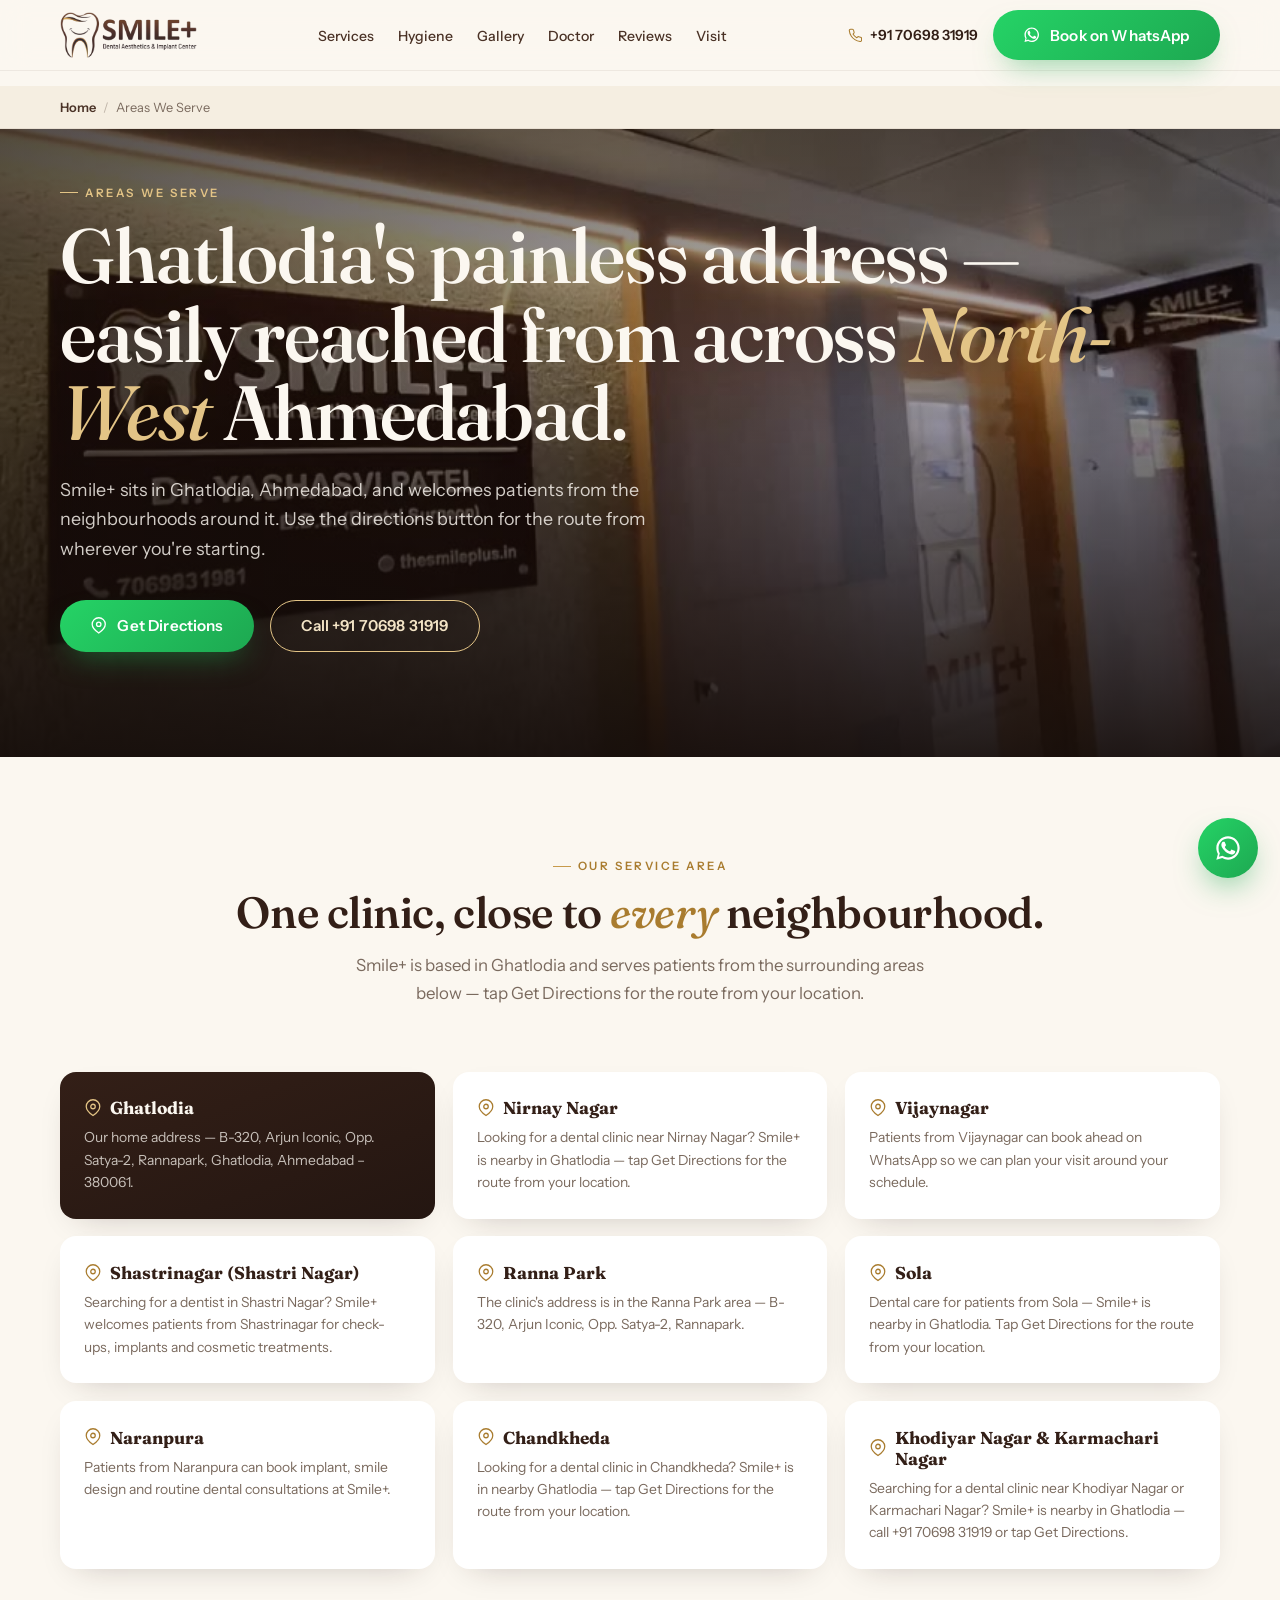
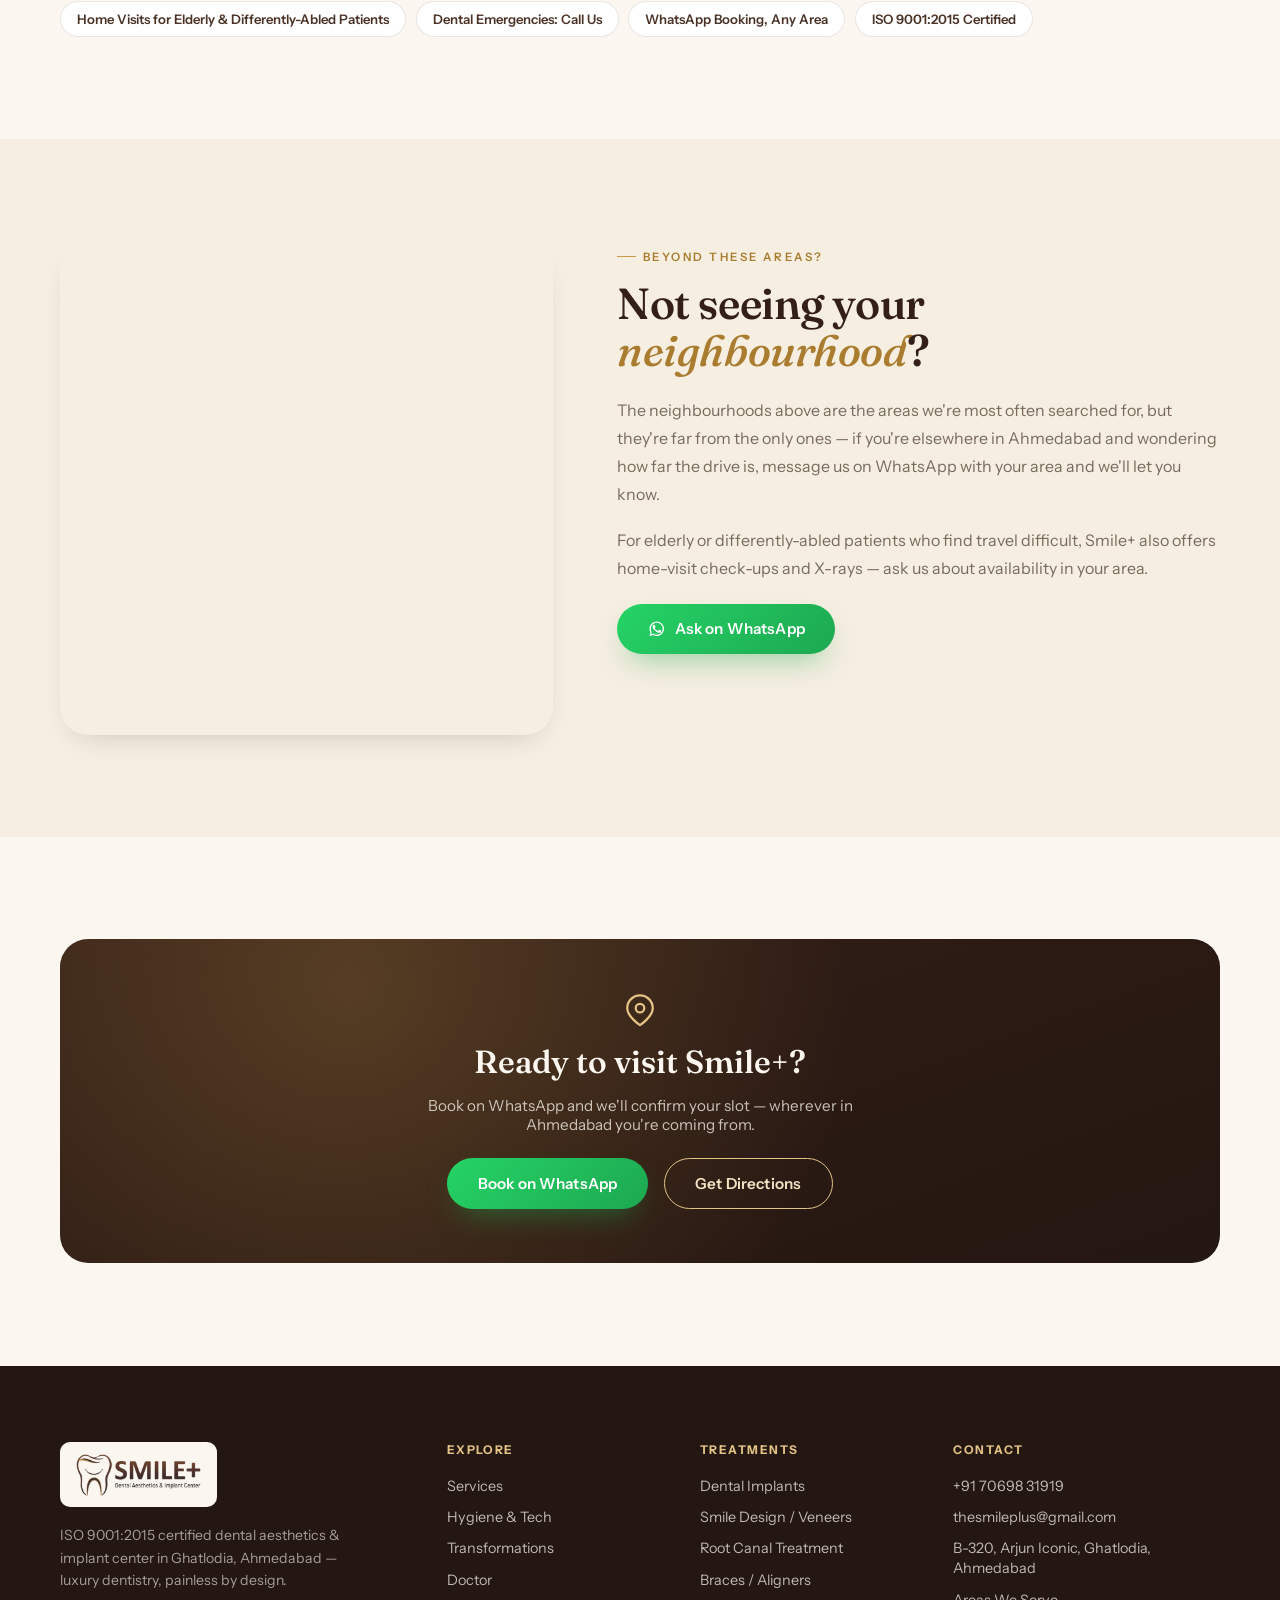
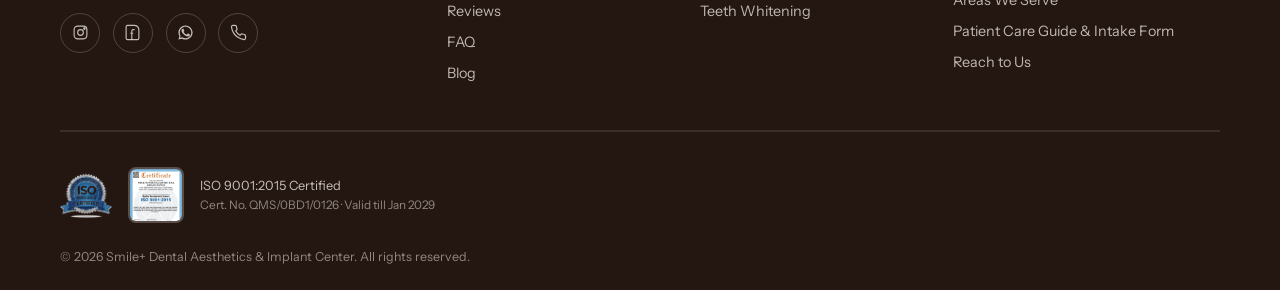
==== commit d2060917: "Remove unverifiable clinic claims from new pages A content audit found statements in the pages added" ====
--- a/areas-we-serve.html
+++ b/areas-we-serve.html
@@ -4,22 +4,22 @@
 <meta charset="UTF-8">
 <meta name="viewport" content="width=device-width, initial-scale=1.0">
 <title>Dentist Near Me in Ghatlodia, Ahmedabad — Smile+ Service Areas</title>
-<meta name="description" content="Smile+ Dental Aesthetics & Implant Center serves Ghatlodia, Nirnay Nagar, Vijaynagar, Naranpura, Sola, Shastrinagar & Ranna Park, Ahmedabad. Find directions & book your visit.">
-<meta name="keywords" content="dentist near me Ghatlodia, dental clinic Nirnay Nagar, dentist Vijaynagar Ahmedabad, dental clinic Naranpura, dentist Sola Ahmedabad, dentist Shastrinagar, dentist Ranna Park">
+<meta name="description" content="Smile+ dental clinic in Ghatlodia, Ahmedabad — serving Nirnay Nagar, Vijaynagar, Shastri Nagar, Sola, Naranpura & Chandkheda. Get directions or book on WhatsApp.">
+<meta name="keywords" content="dentist near me Ghatlodia, dental clinic Nirnay Nagar, dentist Vijaynagar Ahmedabad, dental clinic Naranpura, dentist Sola Ahmedabad, dentist Shastri Nagar, dentist Ranna Park, dental clinic Chandkheda, dental clinic Khodiyar Nagar, dental clinic Karmachari Nagar">
 <meta name="robots" content="index, follow">
-<link rel="canonical" href="https://www.thesmileplus.in/areas-we-serve.html">
+<link rel="canonical" href="https://thesmileplus.in/areas-we-serve.html">
 
 <meta property="og:type" content="website">
 <meta property="og:site_name" content="Smile+ Dental Aesthetics & Implant Center">
 <meta property="og:title" content="Dentist Near Me in Ghatlodia, Ahmedabad — Smile+ Service Areas">
 <meta property="og:description" content="Smile+ Dental Aesthetics & Implant Center serves Ghatlodia and the surrounding neighbourhoods of North-West Ahmedabad.">
-<meta property="og:image" content="https://www.thesmileplus.in/assets/img/hero-poster.jpg">
-<meta property="og:url" content="https://www.thesmileplus.in/areas-we-serve.html">
+<meta property="og:image" content="https://thesmileplus.in/assets/img/hero-poster.jpg">
+<meta property="og:url" content="https://thesmileplus.in/areas-we-serve.html">
 <meta property="og:locale" content="en_IN">
 <meta name="twitter:card" content="summary_large_image">
 <meta name="twitter:title" content="Dentist Near Me in Ghatlodia, Ahmedabad — Smile+ Service Areas">
 <meta name="twitter:description" content="Smile+ Dental Aesthetics & Implant Center serves Ghatlodia and the surrounding neighbourhoods of North-West Ahmedabad.">
-<meta name="twitter:image" content="https://www.thesmileplus.in/assets/img/hero-poster.jpg">
+<meta name="twitter:image" content="https://thesmileplus.in/assets/img/hero-poster.jpg">
 
 <meta name="geo.region" content="IN-GJ">
 <meta name="geo.placename" content="Ahmedabad">
@@ -32,16 +32,16 @@
 <link rel="preconnect" href="https://fonts.googleapis.com">
 <link rel="preconnect" href="https://fonts.gstatic.com" crossorigin>
 <link href="https://fonts.googleapis.com/css2?family=Fraunces:ital,opsz,wght@0,9..144,380..620;1,9..144,380..620&family=Instrument+Sans:wght@400..700&display=swap" rel="stylesheet">
-<link rel="stylesheet" href="assets/css/style.css">
-<link rel="stylesheet" href="assets/css/service-page.css">
+<link rel="stylesheet" href="assets/css/style.css?v=1">
+<link rel="stylesheet" href="assets/css/service-page.css?v=1">
 
 <script type="application/ld+json">
 {
   "@context": "https://schema.org",
   "@type": "BreadcrumbList",
   "itemListElement": [
-    { "@type": "ListItem", "position": 1, "name": "Home", "item": "https://www.thesmileplus.in/" },
-    { "@type": "ListItem", "position": 2, "name": "Areas We Serve", "item": "https://www.thesmileplus.in/areas-we-serve.html" }
+    { "@type": "ListItem", "position": 1, "name": "Home", "item": "https://thesmileplus.in/" },
+    { "@type": "ListItem", "position": 2, "name": "Areas We Serve", "item": "https://thesmileplus.in/areas-we-serve.html" }
   ]
 }
 </script>
@@ -57,7 +57,10 @@
     { "@type": "ListItem", "position": 4, "name": "Shastrinagar, Ahmedabad" },
     { "@type": "ListItem", "position": 5, "name": "Ranna Park, Ahmedabad" },
     { "@type": "ListItem", "position": 6, "name": "Sola, Ahmedabad" },
-    { "@type": "ListItem", "position": 7, "name": "Naranpura, Ahmedabad" }
+    { "@type": "ListItem", "position": 7, "name": "Naranpura, Ahmedabad" },
+    { "@type": "ListItem", "position": 8, "name": "Chandkheda, Ahmedabad" },
+    { "@type": "ListItem", "position": 9, "name": "Khodiyar Nagar, Ahmedabad" },
+    { "@type": "ListItem", "position": 10, "name": "Karmachari Nagar, Ahmedabad" }
   ]
 }
 </script>
@@ -66,16 +69,16 @@
 
 <header class="site-header" id="siteHeader">
   <nav class="nav container">
-    <a href="index.html" class="nav-logo">
+    <a href="/" class="nav-logo">
       <img src="assets/img/logo-horizontal-transparent.png" alt="Smile+ Dental Aesthetics & Implant Center" class="nav-logo-img" width="1600" height="539">
     </a>
     <ul class="nav-links">
-      <li><a href="index.html#services">Services</a></li>
-      <li><a href="index.html#technology">Hygiene</a></li>
-      <li><a href="index.html#gallery">Gallery</a></li>
-      <li><a href="index.html#doctor">Doctor</a></li>
-      <li><a href="index.html#reviews">Reviews</a></li>
-      <li><a href="index.html#visit">Visit</a></li>
+      <li><a href="/#services">Services</a></li>
+      <li><a href="/#technology">Hygiene</a></li>
+      <li><a href="/#gallery">Gallery</a></li>
+      <li><a href="/#doctor">Doctor</a></li>
+      <li><a href="/#reviews">Reviews</a></li>
+      <li><a href="/#visit">Visit</a></li>
     </ul>
     <div class="nav-cta">
       <a href="tel:+917069831919" class="nav-phone">
@@ -94,18 +97,18 @@
 </header>
 
 <div class="mobile-panel" id="mobilePanel">
-  <a href="index.html#services">Services</a>
-  <a href="index.html#technology">Hygiene &amp; Tech</a>
-  <a href="index.html#gallery">Transformations</a>
-  <a href="index.html#doctor">Doctor</a>
-  <a href="index.html#reviews">Reviews</a>
-  <a href="index.html#visit">Visit Us</a>
+  <a href="/#services">Services</a>
+  <a href="/#technology">Hygiene &amp; Tech</a>
+  <a href="/#gallery">Transformations</a>
+  <a href="/#doctor">Doctor</a>
+  <a href="/#reviews">Reviews</a>
+  <a href="/#visit">Visit Us</a>
   <a href="https://wa.me/917069831919?text=Hi%20Smile%2B%2C%20I%27d%20like%20to%20book%20a%20dental%20consultation." target="_blank" rel="noopener" class="btn btn-primary btn-block">Book on WhatsApp</a>
 </div>
 
 <div class="breadcrumb-bar">
   <div class="container breadcrumb">
-    <a href="index.html">Home</a><span class="sep">/</span>
+    <a href="/">Home</a><span class="sep">/</span>
     <span class="current">Areas We Serve</span>
   </div>
 </div>
@@ -117,7 +120,7 @@
   <div class="page-hero-inner container">
     <p class="eyebrow hero-eyebrow">Areas We Serve</p>
     <h1 class="hero-title">Ghatlodia's painless address — easily reached from across <em>North-West</em> Ahmedabad.</h1>
-    <p class="hero-sub">Smile+ sits in Ghatlodia, Ahmedabad, and welcomes patients from every neighbourhood around it. Wherever you're travelling from, here's what to expect on the way to your appointment.</p>
+    <p class="hero-sub">Smile+ sits in Ghatlodia, Ahmedabad, and welcomes patients from the neighbourhoods around it. Use the directions button for the route from wherever you're starting.</p>
     <div class="hero-actions page-hero-actions">
       <a href="https://www.google.com/maps/dir/?api=1&destination=23.0668467,72.5474255" target="_blank" rel="noopener" class="btn btn-primary">
         <svg viewBox="0 0 24 24" fill="none" stroke="currentColor" stroke-width="1.8" stroke-linecap="round" stroke-linejoin="round"><path d="M21 10c0 6-9 12-9 12s-9-6-9-12a9 9 0 0 1 18 0z"/><circle cx="12" cy="10" r="3"/></svg>
@@ -133,41 +136,49 @@
     <div class="section-head center reveal">
       <p class="eyebrow">Our Service Area</p>
       <h2 class="section-title">One clinic, close to <em>every</em> neighbourhood.</h2>
-      <p class="section-lede">Smile+ is based in Ghatlodia and is a short, easy drive from these surrounding areas — click through for directions from wherever you are.</p>
+      <p class="section-lede">Smile+ is based in Ghatlodia and serves patients from the surrounding areas below — tap Get Directions for the route from your location.</p>
     </div>
     <div class="area-grid">
       <div class="area-card primary reveal">
         <h3><svg viewBox="0 0 24 24" fill="none" stroke="currentColor" stroke-width="1.7" stroke-linecap="round" stroke-linejoin="round"><path d="M21 10c0 6-9 12-9 12s-9-6-9-12a9 9 0 0 1 18 0z"/><circle cx="12" cy="10" r="3"/></svg> Ghatlodia</h3>
-        <p>Our home address — B-320, Arjun Iconic, Opp. Satya-2, Rannapark, Ghatlodia, Ahmedabad. If you're in Ghatlodia, we're likely closer than you think.</p>
+        <p>Our home address — B-320, Arjun Iconic, Opp. Satya-2, Rannapark, Ghatlodia, Ahmedabad – 380061.</p>
       </div>
       <div class="area-card reveal">
         <h3><svg viewBox="0 0 24 24" fill="none" stroke="currentColor" stroke-width="1.7" stroke-linecap="round" stroke-linejoin="round"><path d="M21 10c0 6-9 12-9 12s-9-6-9-12a9 9 0 0 1 18 0z"/><circle cx="12" cy="10" r="3"/></svg> Nirnay Nagar</h3>
-        <p>A quick, direct drive from Nirnay Nagar — many of our long-standing patients travel from this side of the city.</p>
+        <p>Looking for a dental clinic near Nirnay Nagar? Smile+ is nearby in Ghatlodia — tap Get Directions for the route from your location.</p>
       </div>
       <div class="area-card reveal">
         <h3><svg viewBox="0 0 24 24" fill="none" stroke="currentColor" stroke-width="1.7" stroke-linecap="round" stroke-linejoin="round"><path d="M21 10c0 6-9 12-9 12s-9-6-9-12a9 9 0 0 1 18 0z"/><circle cx="12" cy="10" r="3"/></svg> Vijaynagar</h3>
-        <p>Easily accessible from Vijaynagar — book your slot ahead on WhatsApp so we can plan your visit around your commute.</p>
-      </div>
-      <div class="area-card reveal">
-        <h3><svg viewBox="0 0 24 24" fill="none" stroke="currentColor" stroke-width="1.7" stroke-linecap="round" stroke-linejoin="round"><path d="M21 10c0 6-9 12-9 12s-9-6-9-12a9 9 0 0 1 18 0z"/><circle cx="12" cy="10" r="3"/></svg> Shastrinagar</h3>
-        <p>Shastrinagar residents are among our regular patients for both routine check-ups and cosmetic treatments.</p>
+        <p>Patients from Vijaynagar can book ahead on WhatsApp so we can plan your visit around your schedule.</p>
+      </div>
+      <div class="area-card reveal">
+        <h3><svg viewBox="0 0 24 24" fill="none" stroke="currentColor" stroke-width="1.7" stroke-linecap="round" stroke-linejoin="round"><path d="M21 10c0 6-9 12-9 12s-9-6-9-12a9 9 0 0 1 18 0z"/><circle cx="12" cy="10" r="3"/></svg> Shastrinagar (Shastri Nagar)</h3>
+        <p>Searching for a dentist in Shastri Nagar? Smile+ welcomes patients from Shastrinagar for check-ups, implants and cosmetic treatments.</p>
       </div>
       <div class="area-card reveal">
         <h3><svg viewBox="0 0 24 24" fill="none" stroke="currentColor" stroke-width="1.7" stroke-linecap="round" stroke-linejoin="round"><path d="M21 10c0 6-9 12-9 12s-9-6-9-12a9 9 0 0 1 18 0z"/><circle cx="12" cy="10" r="3"/></svg> Ranna Park</h3>
-        <p>Right next door to our Rannapark-adjacent address — one of the closest neighbourhoods to the clinic.</p>
+        <p>The clinic's address is in the Ranna Park area — B-320, Arjun Iconic, Opp. Satya-2, Rannapark.</p>
       </div>
       <div class="area-card reveal">
         <h3><svg viewBox="0 0 24 24" fill="none" stroke="currentColor" stroke-width="1.7" stroke-linecap="round" stroke-linejoin="round"><path d="M21 10c0 6-9 12-9 12s-9-6-9-12a9 9 0 0 1 18 0z"/><circle cx="12" cy="10" r="3"/></svg> Sola</h3>
-        <p>A comfortable drive from Sola via the main Ghatlodia road — well worth it for patients who've made the switch.</p>
+        <p>Dental care for patients from Sola — Smile+ is nearby in Ghatlodia. Tap Get Directions for the route from your location.</p>
       </div>
       <div class="area-card reveal">
         <h3><svg viewBox="0 0 24 24" fill="none" stroke="currentColor" stroke-width="1.7" stroke-linecap="round" stroke-linejoin="round"><path d="M21 10c0 6-9 12-9 12s-9-6-9-12a9 9 0 0 1 18 0z"/><circle cx="12" cy="10" r="3"/></svg> Naranpura</h3>
-        <p>Naranpura patients regularly choose Smile+ for implant and smile design consultations.</p>
+        <p>Patients from Naranpura can book implant, smile design and routine dental consultations at Smile+.</p>
+      </div>
+      <div class="area-card reveal">
+        <h3><svg viewBox="0 0 24 24" fill="none" stroke="currentColor" stroke-width="1.7" stroke-linecap="round" stroke-linejoin="round"><path d="M21 10c0 6-9 12-9 12s-9-6-9-12a9 9 0 0 1 18 0z"/><circle cx="12" cy="10" r="3"/></svg> Chandkheda</h3>
+        <p>Looking for a dental clinic in Chandkheda? Smile+ is in nearby Ghatlodia — tap Get Directions for the route from your location.</p>
+      </div>
+      <div class="area-card reveal">
+        <h3><svg viewBox="0 0 24 24" fill="none" stroke="currentColor" stroke-width="1.7" stroke-linecap="round" stroke-linejoin="round"><path d="M21 10c0 6-9 12-9 12s-9-6-9-12a9 9 0 0 1 18 0z"/><circle cx="12" cy="10" r="3"/></svg> Khodiyar Nagar &amp; Karmachari Nagar</h3>
+        <p>Searching for a dental clinic near Khodiyar Nagar or Karmachari Nagar? Smile+ is nearby in Ghatlodia — call +91 70698 31919 or tap Get Directions.</p>
       </div>
     </div>
     <div class="area-chip-row reveal">
-      <span class="area-chip">Home-Visit Check-Ups Available</span>
-      <span class="area-chip">Same-Day Emergency Slots</span>
+      <span class="area-chip">Home Visits for Elderly &amp; Differently-Abled Patients</span>
+      <span class="area-chip">Dental Emergencies: Call Us</span>
       <span class="area-chip">WhatsApp Booking, Any Area</span>
       <span class="area-chip">ISO 9001:2015 Certified</span>
     </div>
@@ -187,7 +198,7 @@
         <p class="eyebrow">Beyond These Areas?</p>
         <h2 class="section-title" style="margin-block:1rem 1.4rem;">Not seeing your <em>neighbourhood</em>?</h2>
         <div class="prose">
-          <p>The neighbourhoods above are where most of our patients travel from, but they're far from the only ones — if you're elsewhere in Ahmedabad and curious how far the drive is, message us on WhatsApp with your area and we'll let you know honestly.</p>
+          <p>The neighbourhoods above are the areas we're most often searched for, but they're far from the only ones — if you're elsewhere in Ahmedabad and wondering how far the drive is, message us on WhatsApp with your area and we'll let you know.</p>
           <p>For elderly or differently-abled patients who find travel difficult, Smile+ also offers home-visit check-ups and X-rays — ask us about availability in your area.</p>
         </div>
         <div class="hero-actions" style="margin-top:1.4rem;">
@@ -243,12 +254,12 @@
       <div class="footer-col">
         <h3>Explore</h3>
         <ul>
-          <li><a href="index.html#services">Services</a></li>
-          <li><a href="index.html#technology">Hygiene &amp; Tech</a></li>
-          <li><a href="index.html#gallery">Transformations</a></li>
-          <li><a href="index.html#doctor">Doctor</a></li>
-          <li><a href="index.html#reviews">Reviews</a></li>
-          <li><a href="index.html#faq">FAQ</a></li>
+          <li><a href="/#services">Services</a></li>
+          <li><a href="/#technology">Hygiene &amp; Tech</a></li>
+          <li><a href="/#gallery">Transformations</a></li>
+          <li><a href="/#doctor">Doctor</a></li>
+          <li><a href="/#reviews">Reviews</a></li>
+          <li><a href="/#faq">FAQ</a></li>
           <li><a href="blog.html">Blog</a></li>
         </ul>
       </div>
@@ -267,7 +278,7 @@
         <ul>
           <li><a href="tel:+917069831919">+91 70698 31919</a></li>
           <li><a href="mailto:thesmileplus@gmail.com">thesmileplus@gmail.com</a></li>
-          <li><a href="index.html#visit">B-320, Arjun Iconic, Ghatlodia, Ahmedabad</a></li>
+          <li><a href="/#visit">B-320, Arjun Iconic, Ghatlodia, Ahmedabad</a></li>
           <li><a href="areas-we-serve.html">Areas We Serve</a></li>
           <li><a href="patient-care.html">Patient Care Guide &amp; Intake Form</a></li>
           <li><a href="reach-us.html">Reach to Us</a></li>
@@ -291,6 +302,6 @@
   <svg viewBox="0 0 24 24" fill="currentColor"><path d="M17.47 14.38c-.29-.15-1.7-.84-1.96-.93-.26-.1-.46-.15-.65.15-.19.29-.75.93-.92 1.12-.17.19-.34.22-.63.07-.29-.15-1.22-.45-2.33-1.44-.86-.77-1.44-1.72-1.61-2.01-.17-.29-.02-.45.13-.6.13-.13.29-.34.44-.51.15-.17.19-.29.29-.48.1-.19.05-.36-.02-.51-.07-.15-.65-1.58-.9-2.16-.24-.58-.48-.5-.65-.51-.17-.01-.36-.01-.56-.01-.19 0-.51.07-.78.36-.27.29-1.02 1-1.02 2.43 0 1.43 1.05 2.82 1.19 3.01.15.19 2.07 3.17 5.03 4.44.7.3 1.25.48 1.68.62.7.22 1.34.19 1.85.11.56-.08 1.7-.7 1.94-1.37.24-.68.24-1.26.17-1.38-.07-.12-.26-.19-.55-.34z"/><path d="M12.02 2C6.5 2 2 6.48 2 12c0 1.85.5 3.58 1.36 5.08L2 22l5.06-1.33A9.94 9.94 0 0 0 12.02 22C17.53 22 22 17.52 22 12S17.53 2 12.02 2zm0 18.1c-1.65 0-3.19-.46-4.5-1.26l-.32-.19-3 .79.8-2.93-.21-.3A8.09 8.09 0 0 1 3.9 12c0-4.48 3.64-8.12 8.12-8.12S20.14 7.52 20.14 12s-3.64 8.1-8.12 8.1z"/></svg>
 </a>
 
-<script src="assets/js/main.js"></script>
+<script src="assets/js/main.js?v=1"></script>
 </body>
 </html>
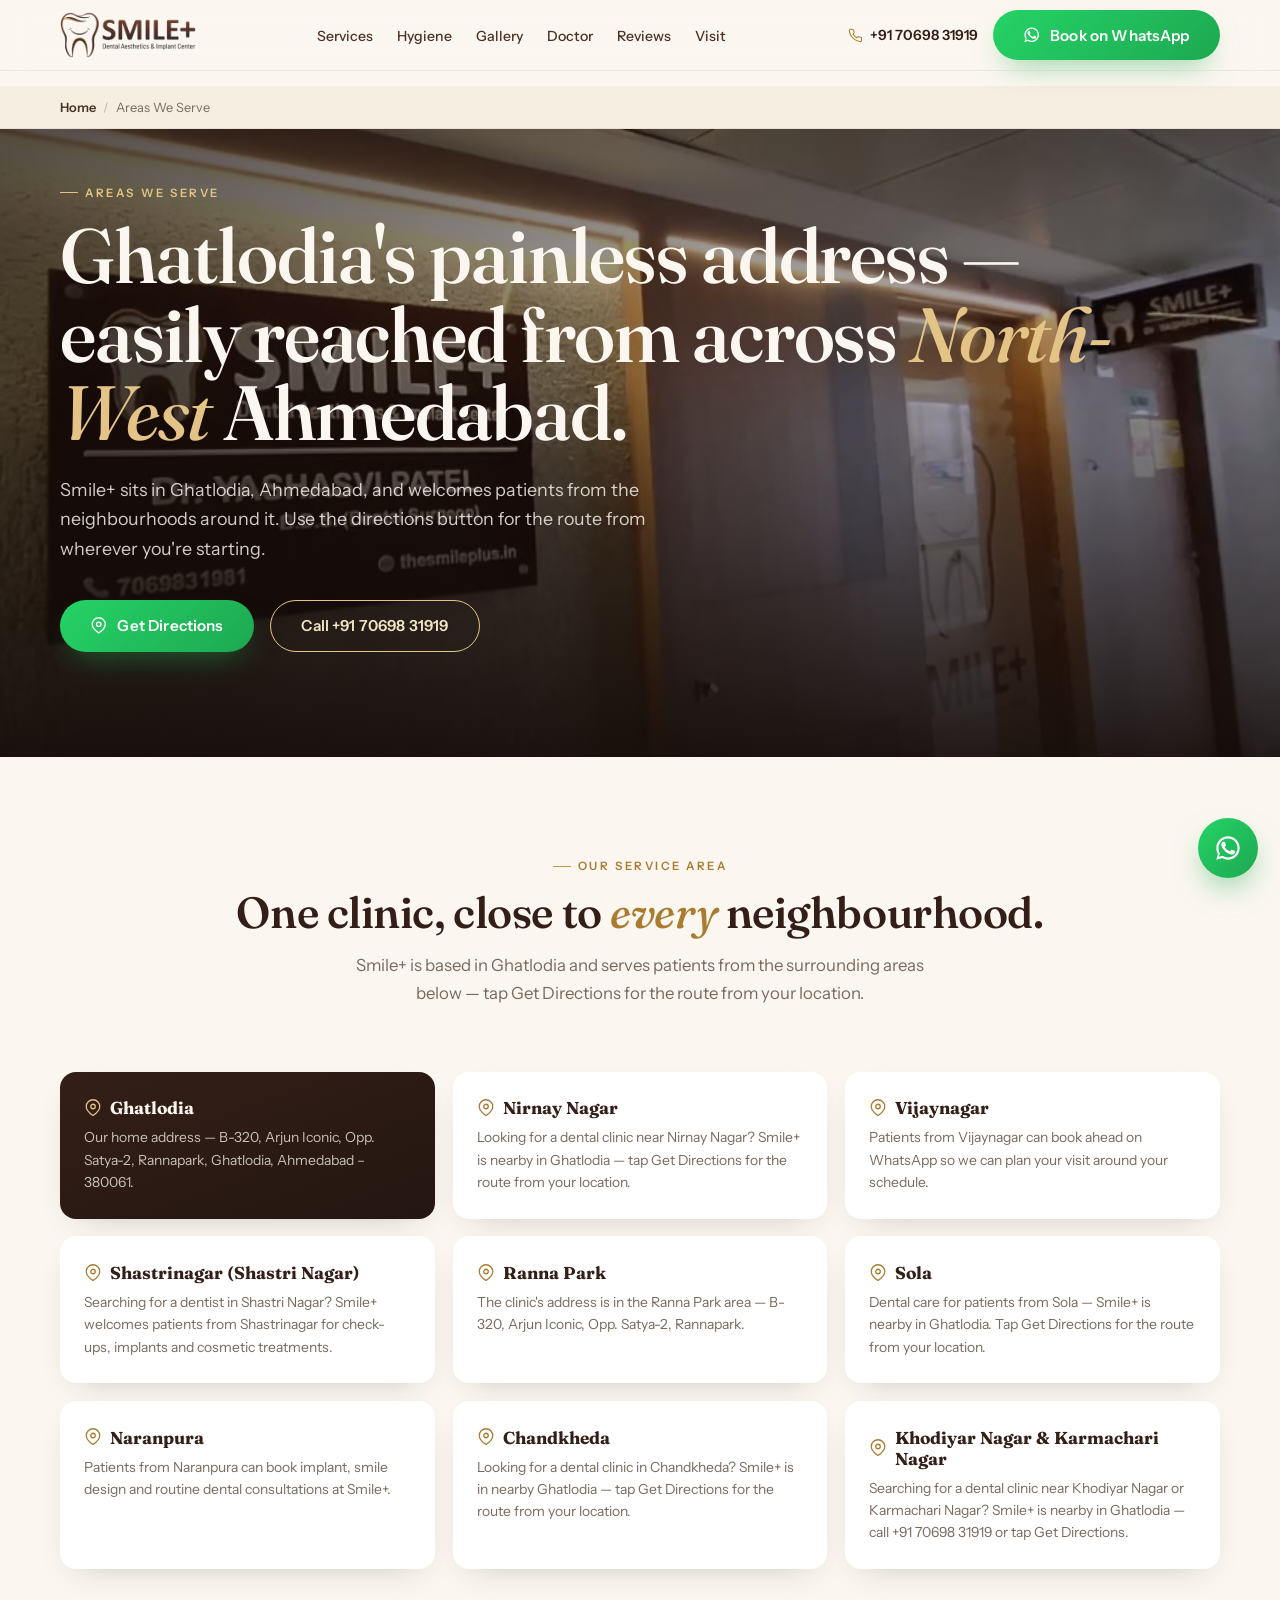
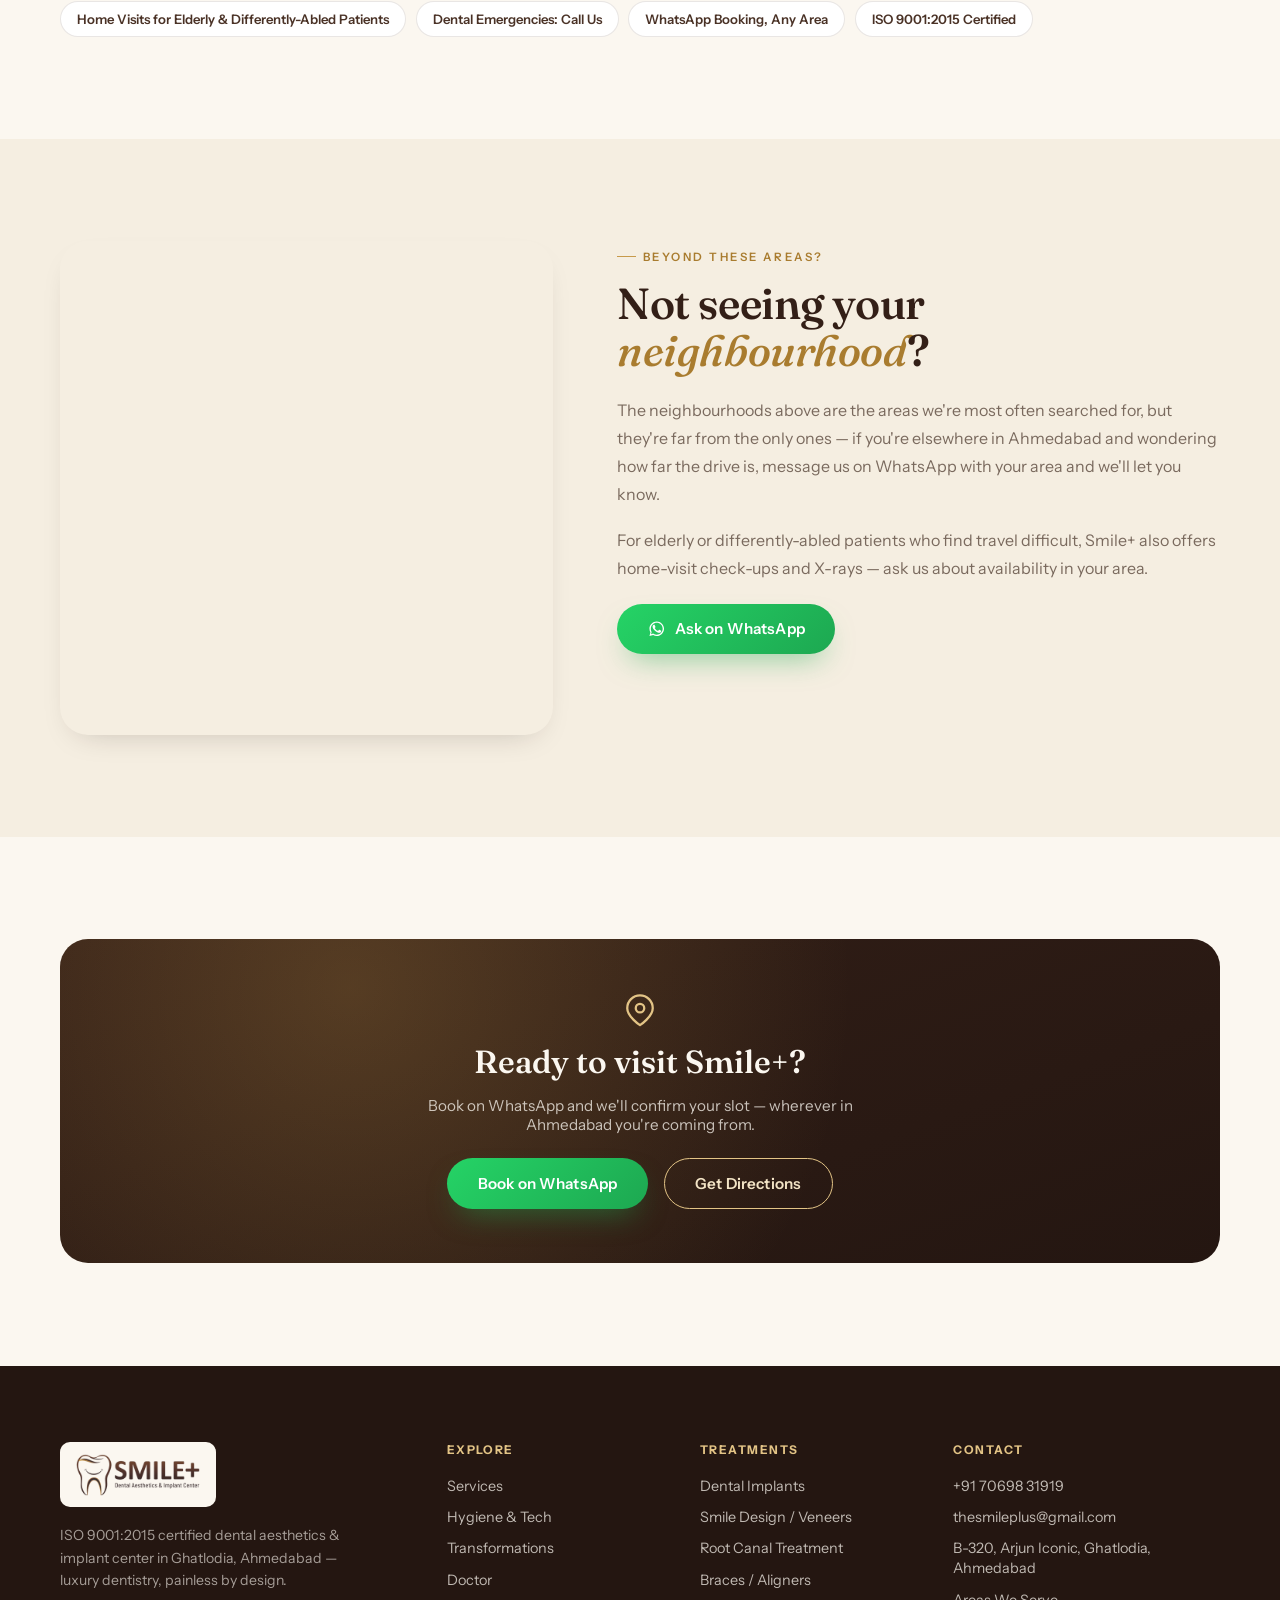
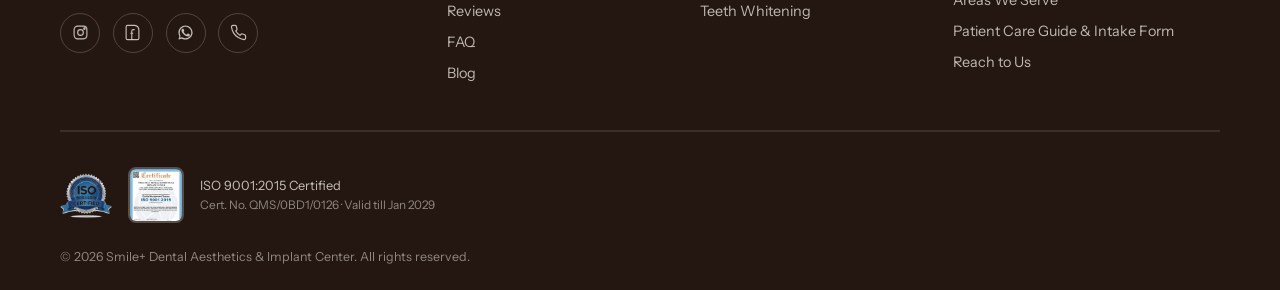
==== commit 9d193efa: "Audit" ====
--- a/areas-we-serve.html
+++ b/areas-we-serve.html
@@ -4,7 +4,7 @@
 <meta charset="UTF-8">
 <meta name="viewport" content="width=device-width, initial-scale=1.0">
 <title>Dentist Near Me in Ghatlodia, Ahmedabad — Smile+ Service Areas</title>
-<meta name="description" content="Smile+ dental clinic in Ghatlodia, Ahmedabad — serving Nirnay Nagar, Vijaynagar, Shastri Nagar, Sola, Naranpura & Chandkheda. Get directions or book on WhatsApp.">
+<meta name="description" content="Smile+ dental clinic in Ghatlodia, Ahmedabad — serving Nirnay Nagar, Vijaynagar, Shastri Nagar, Sola, Naranpura &amp; Chandkheda. Directions &amp; WhatsApp booking.">
 <meta name="keywords" content="dentist near me Ghatlodia, dental clinic Nirnay Nagar, dentist Vijaynagar Ahmedabad, dental clinic Naranpura, dentist Sola Ahmedabad, dentist Shastri Nagar, dentist Ranna Park, dental clinic Chandkheda, dental clinic Khodiyar Nagar, dental clinic Karmachari Nagar">
 <meta name="robots" content="index, follow">
 <link rel="canonical" href="https://thesmileplus.in/areas-we-serve.html">
@@ -12,13 +12,13 @@
 <meta property="og:type" content="website">
 <meta property="og:site_name" content="Smile+ Dental Aesthetics & Implant Center">
 <meta property="og:title" content="Dentist Near Me in Ghatlodia, Ahmedabad — Smile+ Service Areas">
-<meta property="og:description" content="Smile+ Dental Aesthetics & Implant Center serves Ghatlodia and the surrounding neighbourhoods of North-West Ahmedabad.">
+<meta property="og:description" content="Smile+ dental clinic in Ghatlodia, Ahmedabad — serving Nirnay Nagar, Vijaynagar, Shastri Nagar, Sola, Naranpura &amp; Chandkheda. Directions &amp; WhatsApp booking.">
 <meta property="og:image" content="https://thesmileplus.in/assets/img/hero-poster.jpg">
 <meta property="og:url" content="https://thesmileplus.in/areas-we-serve.html">
 <meta property="og:locale" content="en_IN">
 <meta name="twitter:card" content="summary_large_image">
 <meta name="twitter:title" content="Dentist Near Me in Ghatlodia, Ahmedabad — Smile+ Service Areas">
-<meta name="twitter:description" content="Smile+ Dental Aesthetics & Implant Center serves Ghatlodia and the surrounding neighbourhoods of North-West Ahmedabad.">
+<meta name="twitter:description" content="Smile+ dental clinic in Ghatlodia, Ahmedabad — serving Nirnay Nagar, Vijaynagar, Shastri Nagar, Sola, Naranpura &amp; Chandkheda. Directions &amp; WhatsApp booking.">
 <meta name="twitter:image" content="https://thesmileplus.in/assets/img/hero-poster.jpg">
 
 <meta name="geo.region" content="IN-GJ">
@@ -33,7 +33,7 @@
 <link rel="preconnect" href="https://fonts.gstatic.com" crossorigin>
 <link href="https://fonts.googleapis.com/css2?family=Fraunces:ital,opsz,wght@0,9..144,380..620;1,9..144,380..620&family=Instrument+Sans:wght@400..700&display=swap" rel="stylesheet">
 <link rel="stylesheet" href="assets/css/style.css?v=1">
-<link rel="stylesheet" href="assets/css/service-page.css?v=1">
+<link rel="stylesheet" href="assets/css/service-page.css?v=2">
 
 <script type="application/ld+json">
 {
@@ -286,9 +286,9 @@
       </div>
     </div>
     <div class="footer-iso">
-      <img src="assets/img/iso-badge.png" alt="ISO 9001:2015 Certified badge" class="footer-iso-badge">
+      <img src="assets/img/iso-badge.png" alt="ISO 9001:2015 Certified badge" class="footer-iso-badge" width="320" height="276" loading="lazy" decoding="async">
       <a href="assets/img/iso-certificate.jpg" target="_blank" rel="noopener" class="footer-iso-cert">
-        <img src="assets/img/iso-certificate.jpg" alt="Smile+ ISO 9001:2015 certificate — click to view full certificate">
+        <img src="assets/img/iso-certificate-thumb.jpg" alt="Smile+ ISO 9001:2015 certificate — click to view full certificate" width="160" height="228" loading="lazy" decoding="async">
       </a>
       <span class="footer-iso-text">ISO 9001:2015 Certified<br><span>Cert. No. QMS/0BD1/0126 &middot; Valid till Jan 2029</span></span>
     </div>
--- a/assets/css/service-page.css
+++ b/assets/css/service-page.css
@@ -296,6 +296,8 @@
 .article-body li{font-size:1.01rem;line-height:1.7;color:var(--espresso-700);}
 .article-body strong{color:var(--espresso-900);}
 .article-body a{color:var(--gold-600);font-weight:600;text-decoration:underline;text-decoration-color:rgba(169,124,47,0.35);text-underline-offset:3px;}
+.article-body .faq-item p{font-size:0.95rem;line-height:1.65;margin-bottom:0;color:var(--muted);}
+.article-body .faq-item summary{font-size:1.05rem;}
 .article-share{
   display:flex;align-items:center;gap:1rem;flex-wrap:wrap;
   margin-top:2.6rem;padding-top:1.6rem;
